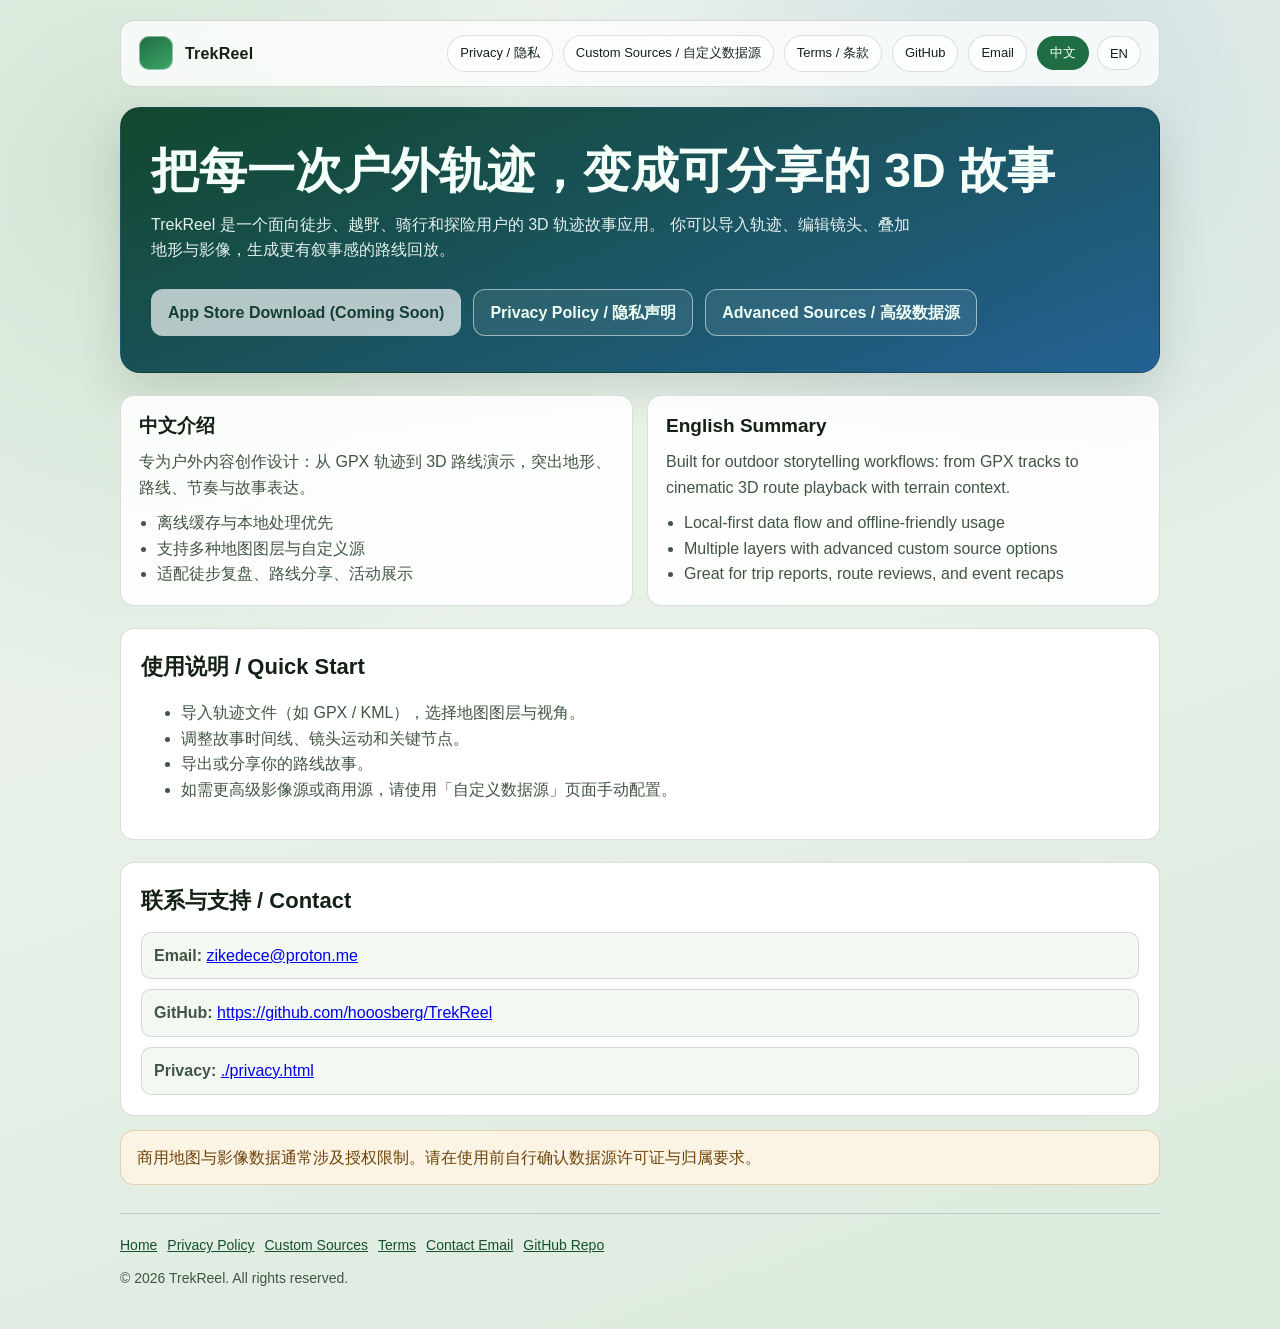
==== index.html @ 99bb571a "Publish website 2026-02-07 18:50:01" ====
<!doctype html>
<html lang="zh-CN">
<head>
  <meta charset="UTF-8" />
  <meta name="viewport" content="width=device-width, initial-scale=1.0" />
  <title>TrekReel | 3D 户外轨迹故事</title>
  <meta name="description" content="TrekReel 官方主页：3D 户外轨迹故事应用，包含隐私声明、联系方式与自定义数据源说明。" />
  <link rel="stylesheet" href="./styles.css" />
</head>
<body>
  <div class="site-shell">
    <header class="topbar">
      <div class="brand">
        <div class="brand-mark" aria-hidden="true"></div>
        <div class="brand-name">TrekReel</div>
      </div>
      <nav class="nav-links">
        <a href="./privacy.html">Privacy / 隐私</a>
        <a href="./sources.html">Custom Sources / 自定义数据源</a>
        <a href="./terms.html">Terms / 条款</a>
        <a href="https://github.com/hooosberg/TrekReel" target="_blank" rel="noreferrer noopener">GitHub</a>
        <a href="mailto:zikedece@proton.me">Email</a>
        <div class="lang-switch" role="group" aria-label="Language Switch">
          <button type="button" data-lang-target="zh" class="is-active">中文</button>
          <button type="button" data-lang-target="en">EN</button>
        </div>
      </nav>
    </header>

    <main>
      <section class="hero">
        <div class="language-block is-visible" data-lang="zh">
          <h1>把每一次户外轨迹，变成可分享的 3D 故事</h1>
          <p>
            TrekReel 是一个面向徒步、越野、骑行和探险用户的 3D 轨迹故事应用。
            你可以导入轨迹、编辑镜头、叠加地形与影像，生成更有叙事感的路线回放。
          </p>
        </div>
        <div class="language-block" data-lang="en">
          <h1>Turn Every Outdoor Route Into a Shareable 3D Story</h1>
          <p>
            TrekReel is a 3D storytelling app for hiking, trail running, cycling, and expedition use cases.
            Import tracks, shape camera moves, combine terrain and imagery, and present your route as a clear narrative.
          </p>
        </div>
        <div class="cta-row">
          <a class="btn btn-primary btn-disabled" href="#" aria-disabled="true">App Store Download (Coming Soon)</a>
          <a class="btn btn-outline" href="./privacy.html">Privacy Policy / 隐私声明</a>
          <a class="btn btn-outline" href="./sources.html">Advanced Sources / 高级数据源</a>
        </div>
      </section>

      <section class="grid" aria-label="Product Highlights">
        <article class="card">
          <h2>中文介绍</h2>
          <p>专为户外内容创作设计：从 GPX 轨迹到 3D 路线演示，突出地形、路线、节奏与故事表达。</p>
          <ul>
            <li>离线缓存与本地处理优先</li>
            <li>支持多种地图图层与自定义源</li>
            <li>适配徒步复盘、路线分享、活动展示</li>
          </ul>
        </article>

        <article class="card">
          <h2>English Summary</h2>
          <p>Built for outdoor storytelling workflows: from GPX tracks to cinematic 3D route playback with terrain context.</p>
          <ul>
            <li>Local-first data flow and offline-friendly usage</li>
            <li>Multiple layers with advanced custom source options</li>
            <li>Great for trip reports, route reviews, and event recaps</li>
          </ul>
        </article>
      </section>

      <section class="section" id="quick-start">
        <h2>使用说明 / Quick Start</h2>
        <ul>
          <li>导入轨迹文件（如 GPX / KML），选择地图图层与视角。</li>
          <li>调整故事时间线、镜头运动和关键节点。</li>
          <li>导出或分享你的路线故事。</li>
          <li>如需更高级影像源或商用源，请使用「自定义数据源」页面手动配置。</li>
        </ul>
      </section>

      <section class="section" id="contact">
        <h2>联系与支持 / Contact</h2>
        <ul class="meta-list">
          <li><strong>Email:</strong> <a href="mailto:zikedece@proton.me">zikedece@proton.me</a></li>
          <li><strong>GitHub:</strong> <a href="https://github.com/hooosberg/TrekReel" target="_blank" rel="noreferrer noopener">https://github.com/hooosberg/TrekReel</a></li>
          <li><strong>Privacy:</strong> <a href="./privacy.html">./privacy.html</a></li>
        </ul>
      </section>

      <div class="notice">
        商用地图与影像数据通常涉及授权限制。请在使用前自行确认数据源许可证与归属要求。
      </div>
    </main>

    <footer class="site-footer">
      <div class="footer-links">
        <a href="./index.html">Home</a>
        <a href="./privacy.html">Privacy Policy</a>
        <a href="./sources.html">Custom Sources</a>
        <a href="./terms.html">Terms</a>
        <a href="mailto:zikedece@proton.me">Contact Email</a>
        <a href="https://github.com/hooosberg/TrekReel" target="_blank" rel="noreferrer noopener">GitHub Repo</a>
      </div>
      <div>© 2026 TrekReel. All rights reserved.</div>
    </footer>
  </div>

  <script>
    (function () {
      const buttons = document.querySelectorAll('[data-lang-target]');
      const blocks = document.querySelectorAll('.language-block[data-lang]');
      const KEY = 'trekreel-site-lang';

      function applyLang(lang) {
        blocks.forEach((block) => {
          block.classList.toggle('is-visible', block.getAttribute('data-lang') === lang);
        });
        buttons.forEach((btn) => {
          btn.classList.toggle('is-active', btn.getAttribute('data-lang-target') === lang);
        });
        document.documentElement.lang = lang === 'zh' ? 'zh-CN' : 'en';
      }

      buttons.forEach((btn) => {
        btn.addEventListener('click', () => {
          const lang = btn.getAttribute('data-lang-target') || 'zh';
          localStorage.setItem(KEY, lang);
          applyLang(lang);
        });
      });

      const saved = localStorage.getItem(KEY);
      applyLang(saved === 'en' ? 'en' : 'zh');
    })();
  </script>
</body>
</html>
---- styles.css ----
:root {
  --bg: #f2f7f1;
  --bg-deep: #dceadd;
  --surface: rgba(255, 255, 255, 0.88);
  --surface-strong: #ffffff;
  --text: #142116;
  --text-muted: #415543;
  --brand: #1f6d42;
  --brand-strong: #155030;
  --line: rgba(20, 33, 22, 0.14);
  --warning: #a35b07;
  --radius-lg: 20px;
  --radius-md: 14px;
  --shadow: 0 18px 48px rgba(12, 34, 16, 0.14);
}

* {
  box-sizing: border-box;
}

html,
body {
  margin: 0;
  padding: 0;
}

body {
  min-height: 100vh;
  font-family: "Avenir Next", "PingFang SC", "Noto Sans SC", "Segoe UI", sans-serif;
  color: var(--text);
  background:
    radial-gradient(circle at 10% 12%, rgba(73, 146, 91, 0.18), transparent 35%),
    radial-gradient(circle at 80% 6%, rgba(80, 129, 179, 0.18), transparent 32%),
    linear-gradient(160deg, var(--bg), var(--bg-deep));
  line-height: 1.6;
}

.site-shell {
  max-width: 1080px;
  margin: 0 auto;
  padding: 20px 20px 40px;
}

.topbar {
  position: sticky;
  top: 12px;
  z-index: 10;
  display: flex;
  align-items: center;
  justify-content: space-between;
  gap: 16px;
  padding: 14px 18px;
  border: 1px solid var(--line);
  border-radius: var(--radius-md);
  background: rgba(255, 255, 255, 0.76);
  backdrop-filter: blur(10px);
}

.brand {
  display: flex;
  align-items: center;
  gap: 12px;
}

.brand-mark {
  width: 34px;
  height: 34px;
  border-radius: 10px;
  background: linear-gradient(150deg, #1f6d42, #3ca667);
  box-shadow: inset 0 0 0 1px rgba(255, 255, 255, 0.46);
}

.brand-name {
  font-weight: 700;
  letter-spacing: 0.2px;
}

.nav-links {
  display: flex;
  align-items: center;
  gap: 10px;
  flex-wrap: wrap;
}

.nav-links a,
.lang-switch button {
  border: 1px solid var(--line);
  border-radius: 999px;
  background: rgba(255, 255, 255, 0.74);
  color: var(--text);
  text-decoration: none;
  padding: 7px 12px;
  font-size: 13px;
  cursor: pointer;
}

.nav-links a:hover,
.lang-switch button:hover {
  border-color: rgba(21, 80, 48, 0.42);
}

.lang-switch {
  display: inline-flex;
  gap: 8px;
}

.lang-switch button.is-active {
  background: var(--brand);
  color: #fff;
  border-color: var(--brand);
}

.hero {
  margin-top: 20px;
  border-radius: var(--radius-lg);
  border: 1px solid var(--line);
  background:
    linear-gradient(160deg, rgba(18, 71, 45, 0.95), rgba(35, 97, 147, 0.94)),
    linear-gradient(120deg, #12472d, #236193);
  color: #f5fffa;
  padding: 36px 30px;
  box-shadow: var(--shadow);
}

.hero h1 {
  margin: 0;
  font-size: clamp(28px, 4.6vw, 48px);
  line-height: 1.12;
}

.hero p {
  margin: 14px 0 0;
  max-width: 760px;
  color: rgba(245, 255, 250, 0.92);
}

.cta-row {
  margin-top: 26px;
  display: flex;
  gap: 12px;
  flex-wrap: wrap;
}

.btn {
  display: inline-flex;
  align-items: center;
  justify-content: center;
  gap: 8px;
  border: 1px solid transparent;
  border-radius: 12px;
  padding: 10px 16px;
  font-weight: 600;
  text-decoration: none;
}

.btn-primary {
  background: #fff;
  color: #133722;
}

.btn-primary:hover {
  background: #f2f8f4;
}

.btn-outline {
  border-color: rgba(240, 255, 247, 0.55);
  color: #effff5;
  background: rgba(255, 255, 255, 0.08);
}

.btn-outline:hover {
  background: rgba(255, 255, 255, 0.16);
}

.btn-disabled {
  opacity: 0.68;
  cursor: not-allowed;
}

.grid {
  margin-top: 22px;
  display: grid;
  gap: 14px;
  grid-template-columns: repeat(12, minmax(0, 1fr));
}

.card {
  grid-column: span 6;
  border-radius: var(--radius-md);
  border: 1px solid var(--line);
  background: var(--surface);
  padding: 18px 18px;
}

.card h2 {
  margin: 0;
  font-size: 19px;
  line-height: 1.3;
}

.card p {
  margin: 10px 0 0;
  color: var(--text-muted);
}

.card ul {
  margin: 10px 0 0;
  padding-left: 18px;
  color: var(--text-muted);
}

.notice {
  margin-top: 14px;
  border-radius: var(--radius-md);
  border: 1px solid rgba(163, 91, 7, 0.24);
  background: rgba(255, 245, 230, 0.86);
  color: #6f4207;
  padding: 14px 16px;
}

.section {
  margin-top: 22px;
  border-radius: var(--radius-md);
  border: 1px solid var(--line);
  background: var(--surface-strong);
  padding: 20px;
}

.section h2 {
  margin: 0;
  font-size: 22px;
}

.section p,
.section li {
  color: var(--text-muted);
}

.meta-list {
  margin: 14px 0 0;
  padding: 0;
  list-style: none;
  display: grid;
  gap: 10px;
}

.meta-list li {
  border: 1px solid var(--line);
  border-radius: 10px;
  padding: 10px 12px;
  background: rgba(242, 247, 241, 0.86);
}

.site-footer {
  margin-top: 28px;
  border-top: 1px solid var(--line);
  padding-top: 20px;
  color: var(--text-muted);
  font-size: 14px;
}

.footer-links {
  display: flex;
  flex-wrap: wrap;
  gap: 10px;
  margin-bottom: 10px;
}

.footer-links a {
  color: var(--brand-strong);
}

.language-block[data-lang] {
  display: none;
}

.language-block.is-visible {
  display: block;
}

.page-title {
  margin-top: 20px;
  border-radius: var(--radius-lg);
  border: 1px solid var(--line);
  background: var(--surface);
  padding: 20px;
}

.page-title h1 {
  margin: 0;
}

.policy-section {
  margin-top: 16px;
  border: 1px solid var(--line);
  border-radius: var(--radius-md);
  background: var(--surface-strong);
  padding: 16px;
}

.policy-section h2 {
  margin: 0 0 8px;
  font-size: 18px;
}

.source-item {
  border: 1px solid var(--line);
  border-radius: 12px;
  background: rgba(255, 255, 255, 0.95);
  padding: 14px;
  margin-top: 12px;
}

.source-item h3 {
  margin: 0;
}

.source-item pre {
  margin: 10px 0 0;
  white-space: pre-wrap;
  word-break: break-all;
  padding: 10px;
  border-radius: 8px;
  background: #f3f7f3;
  border: 1px solid var(--line);
  font-family: "Menlo", "Monaco", "SFMono-Regular", monospace;
  font-size: 12px;
}

@media (max-width: 900px) {
  .card {
    grid-column: span 12;
  }
}

@media (max-width: 680px) {
  .site-shell {
    padding: 14px 14px 34px;
  }

  .topbar {
    position: static;
    flex-direction: column;
    align-items: flex-start;
  }

  .hero {
    padding: 26px 18px;
  }

  .hero h1 {
    font-size: clamp(26px, 10vw, 38px);
  }

  .cta-row {
    width: 100%;
  }

  .btn {
    width: 100%;
  }
}
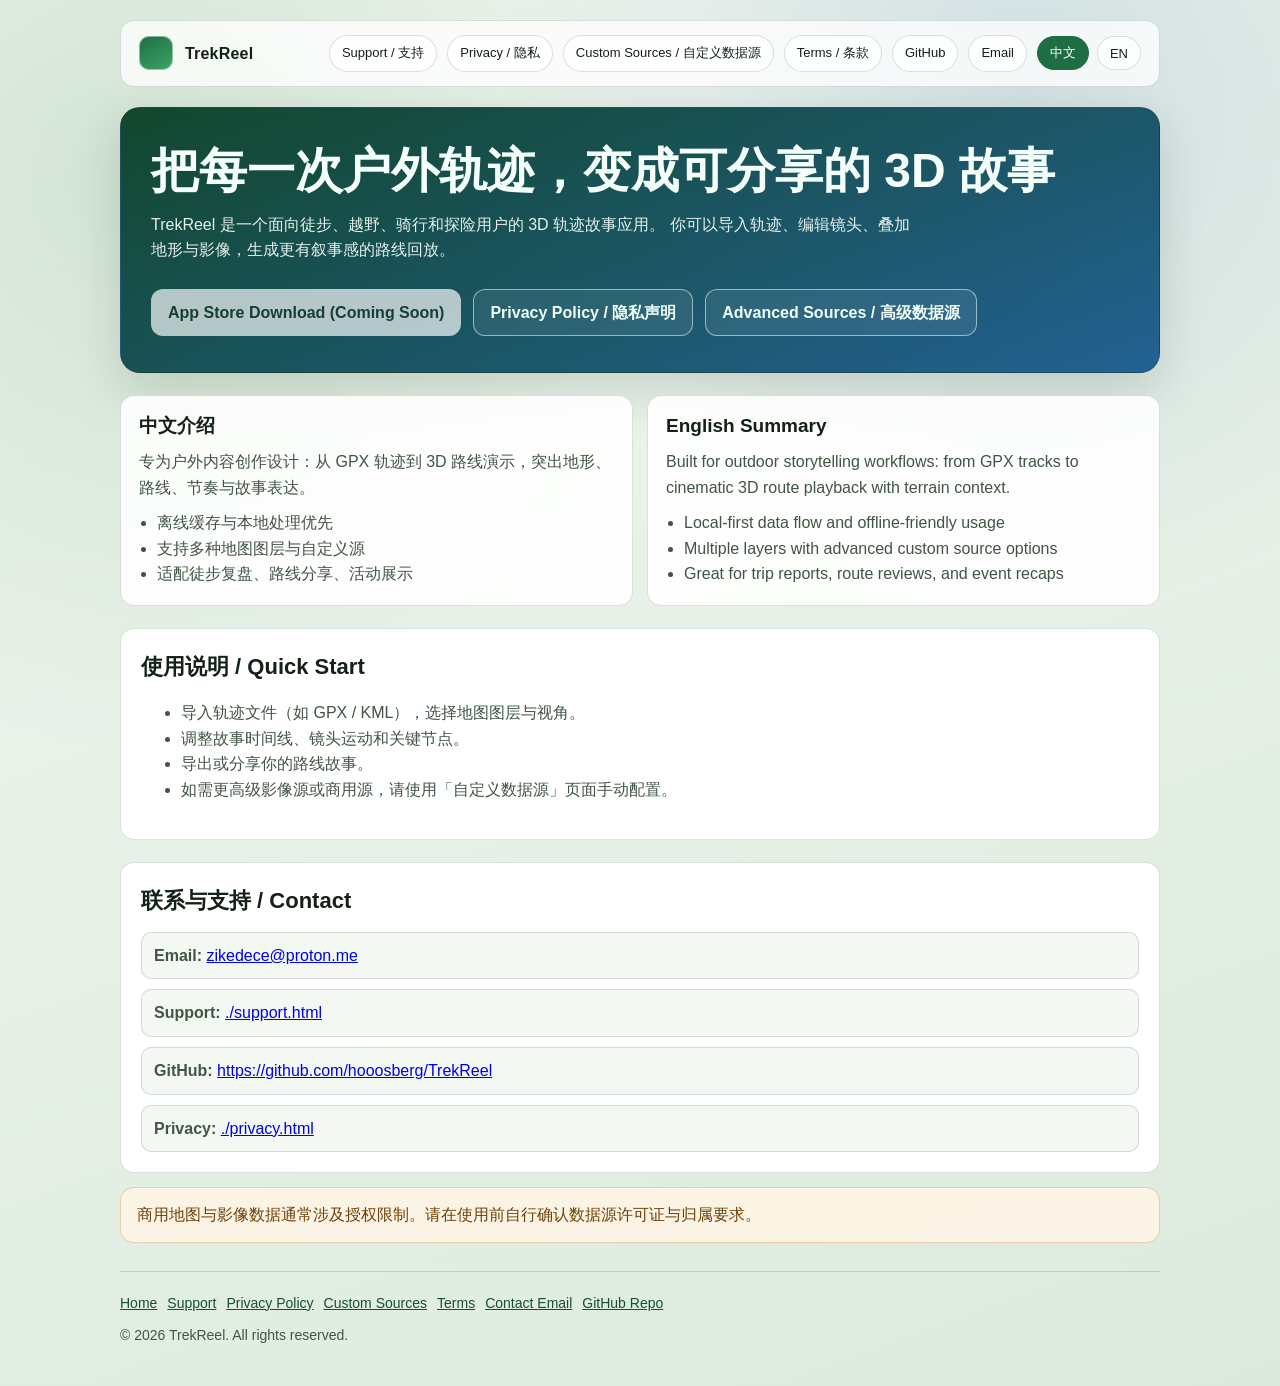
==== commit b7220393: "Sync website content from main branch" ====
--- a/index.html
+++ b/index.html
@@ -15,6 +15,7 @@
         <div class="brand-name">TrekReel</div>
       </div>
       <nav class="nav-links">
+        <a href="./support.html">Support / 支持</a>
         <a href="./privacy.html">Privacy / 隐私</a>
         <a href="./sources.html">Custom Sources / 自定义数据源</a>
         <a href="./terms.html">Terms / 条款</a>
@@ -86,6 +87,7 @@
         <h2>联系与支持 / Contact</h2>
         <ul class="meta-list">
           <li><strong>Email:</strong> <a href="mailto:zikedece@proton.me">zikedece@proton.me</a></li>
+          <li><strong>Support:</strong> <a href="./support.html">./support.html</a></li>
           <li><strong>GitHub:</strong> <a href="https://github.com/hooosberg/TrekReel" target="_blank" rel="noreferrer noopener">https://github.com/hooosberg/TrekReel</a></li>
           <li><strong>Privacy:</strong> <a href="./privacy.html">./privacy.html</a></li>
         </ul>
@@ -99,6 +101,7 @@
     <footer class="site-footer">
       <div class="footer-links">
         <a href="./index.html">Home</a>
+        <a href="./support.html">Support</a>
         <a href="./privacy.html">Privacy Policy</a>
         <a href="./sources.html">Custom Sources</a>
         <a href="./terms.html">Terms</a>
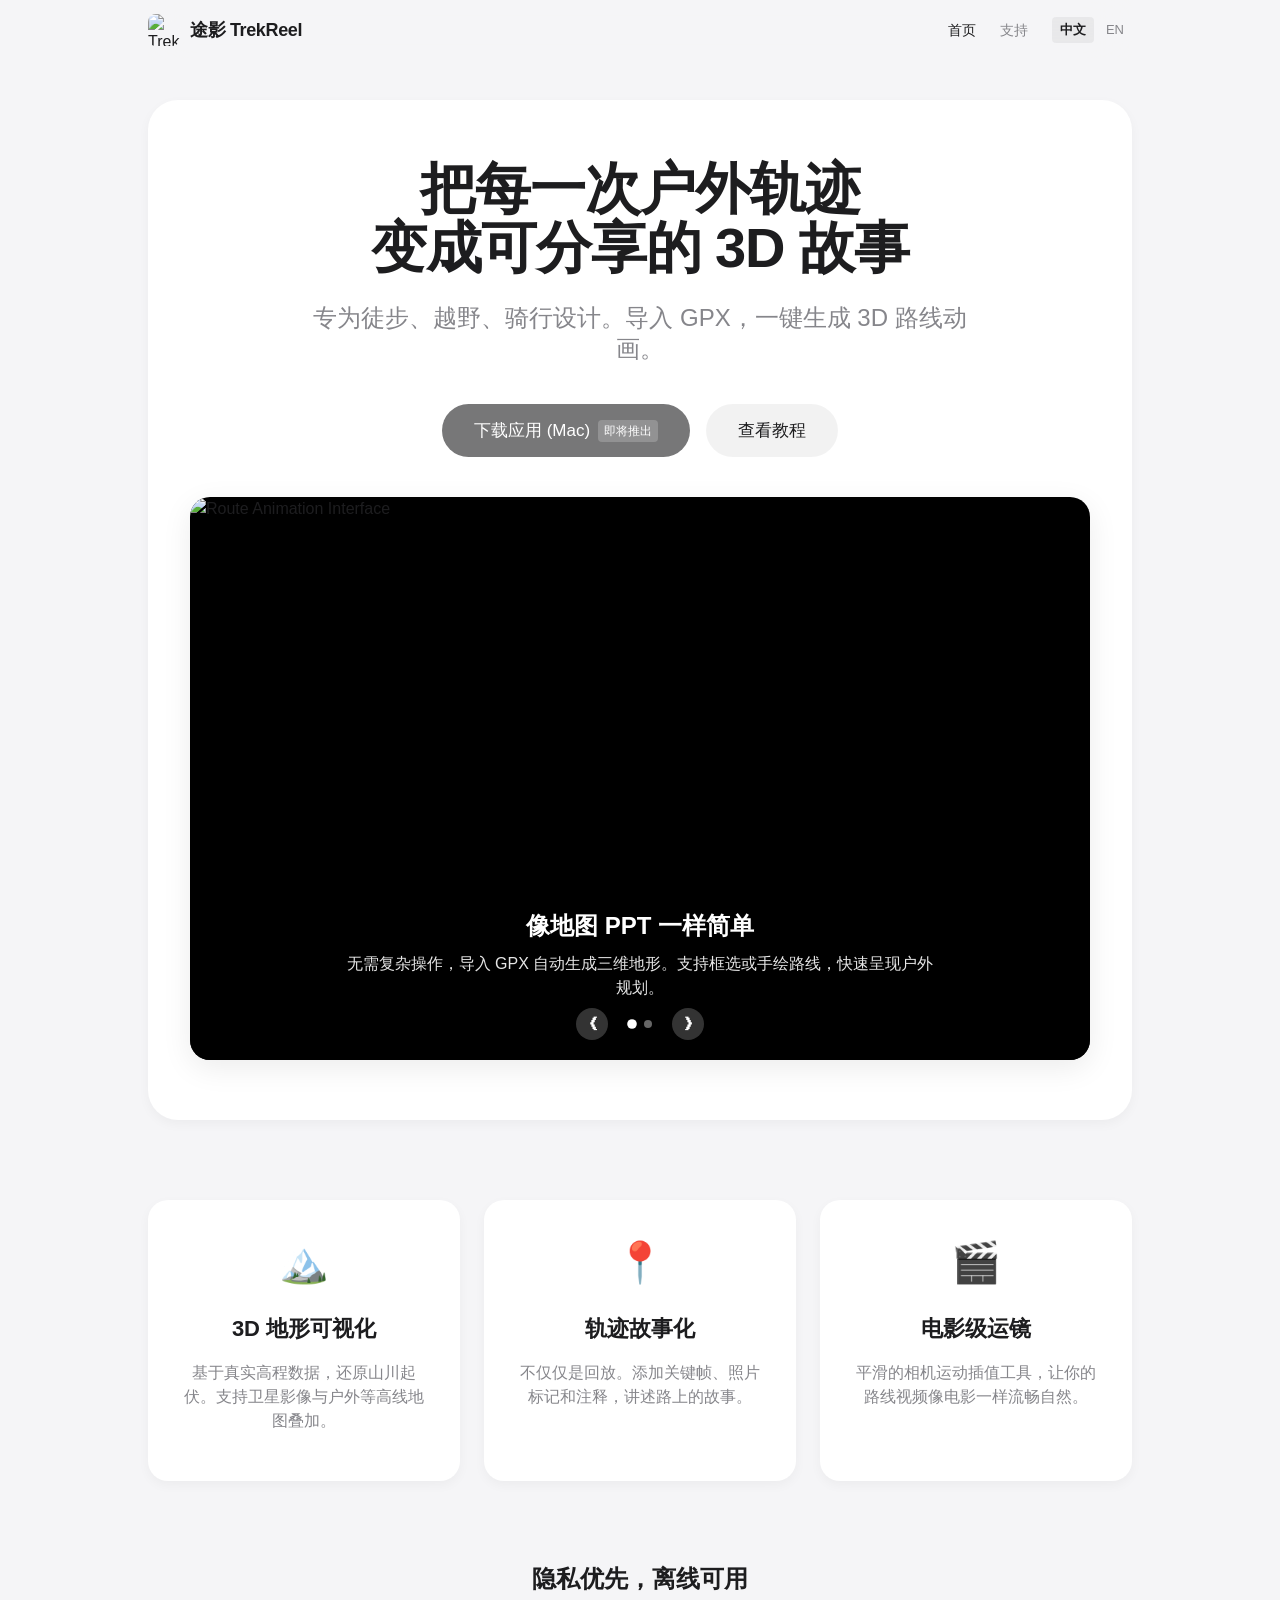
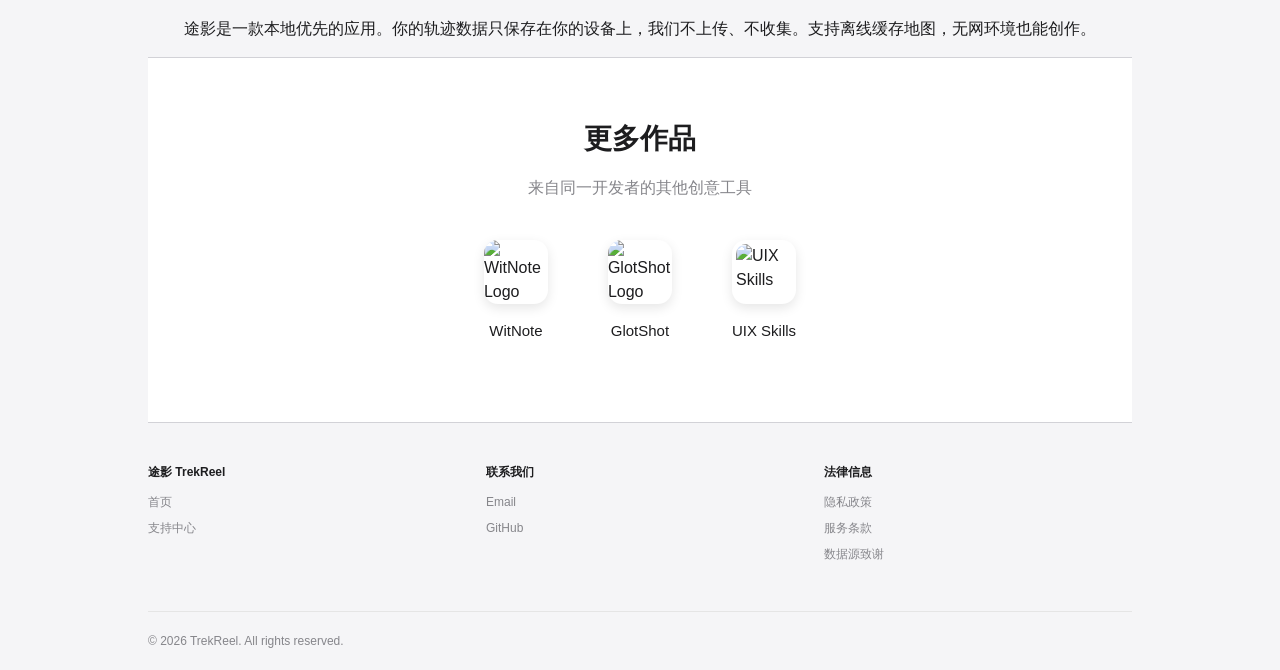
==== commit 3a61744b: "Update site" ====
--- a/index.html
+++ b/index.html
@@ -1,26 +1,36 @@
 <!doctype html>
 <html lang="zh-CN">
+
 <head>
   <meta charset="UTF-8" />
   <meta name="viewport" content="width=device-width, initial-scale=1.0" />
-  <title>TrekReel | 3D 户外轨迹故事</title>
-  <meta name="description" content="TrekReel 官方主页：3D 户外轨迹故事应用，包含隐私声明、联系方式与自定义数据源说明。" />
+  <title>TrekReel | 3D Storytelling for Outdoor Adventures</title>
+  <meta name="description"
+    content="TrekReel helps you turn your GPX tracks into cinematic 3D stories. Perfect for hikers, cyclists, and explorers." />
   <link rel="stylesheet" href="./styles.css" />
 </head>
+
 <body>
   <div class="site-shell">
     <header class="topbar">
       <div class="brand">
-        <div class="brand-mark" aria-hidden="true"></div>
-        <div class="brand-name">TrekReel</div>
+        <a href="./index.html" class="brand-link">
+          <img src="./img/logo.png" alt="TrekReel Logo" class="brand-logo">
+          <div class="brand-name">
+            <span class="language-block is-visible" data-lang="zh">途影 TrekReel</span>
+            <span class="language-block" data-lang="en">TrekReel</span>
+          </div>
+        </a>
       </div>
       <nav class="nav-links">
-        <a href="./support.html">Support / 支持</a>
-        <a href="./privacy.html">Privacy / 隐私</a>
-        <a href="./sources.html">Custom Sources / 自定义数据源</a>
-        <a href="./terms.html">Terms / 条款</a>
-        <a href="https://github.com/hooosberg/TrekReel" target="_blank" rel="noreferrer noopener">GitHub</a>
-        <a href="mailto:zikedece@proton.me">Email</a>
+        <a href="./index.html" class="is-active">
+          <span class="language-block is-visible" data-lang="zh">首页</span>
+          <span class="language-block" data-lang="en">Home</span>
+        </a>
+        <a href="./support.html">
+          <span class="language-block is-visible" data-lang="zh">支持</span>
+          <span class="language-block" data-lang="en">Support</span>
+        </a>
         <div class="lang-switch" role="group" aria-label="Language Switch">
           <button type="button" data-lang-target="zh" class="is-active">中文</button>
           <button type="button" data-lang-target="en">EN</button>
@@ -29,116 +39,209 @@
     </header>
 
     <main>
+      <!-- Hero Section -->
       <section class="hero">
-        <div class="language-block is-visible" data-lang="zh">
-          <h1>把每一次户外轨迹，变成可分享的 3D 故事</h1>
-          <p>
-            TrekReel 是一个面向徒步、越野、骑行和探险用户的 3D 轨迹故事应用。
-            你可以导入轨迹、编辑镜头、叠加地形与影像，生成更有叙事感的路线回放。
-          </p>
-        </div>
-        <div class="language-block" data-lang="en">
-          <h1>Turn Every Outdoor Route Into a Shareable 3D Story</h1>
-          <p>
-            TrekReel is a 3D storytelling app for hiking, trail running, cycling, and expedition use cases.
-            Import tracks, shape camera moves, combine terrain and imagery, and present your route as a clear narrative.
-          </p>
-        </div>
-        <div class="cta-row">
-          <a class="btn btn-primary btn-disabled" href="#" aria-disabled="true">App Store Download (Coming Soon)</a>
-          <a class="btn btn-outline" href="./privacy.html">Privacy Policy / 隐私声明</a>
-          <a class="btn btn-outline" href="./sources.html">Advanced Sources / 高级数据源</a>
+        <div class="hero-content center-text">
+          <div class="language-block is-visible" data-lang="zh">
+            <h1 class="hero-title">把每一次户外轨迹<br>变成可分享的 3D 故事</h1>
+            <p class="hero-subtitle">
+              专为徒步、越野、骑行设计。导入 GPX，一键生成 3D 路线动画。
+            </p>
+            <div class="cta-row center-row">
+              <a class="btn btn-primary btn-large btn-disabled" href="#" aria-disabled="true">下载应用 (Mac) <span
+                  class="btn-tag">即将推出</span></a>
+              <a class="btn btn-secondary btn-large" href="./support.html">查看教程</a>
+            </div>
+          </div>
+          <div class="language-block" data-lang="en">
+            <h1 class="hero-title">Turn Every Outdoor Route<br>Into a Shareable 3D Story</h1>
+            <p class="hero-subtitle">
+              Built for hikers, runners, and cyclists. Import GPX, create cinematic 3D videos instantly.
+            </p>
+            <div class="cta-row center-row">
+              <a class="btn btn-primary btn-large btn-disabled" href="#" aria-disabled="true">Download for Mac <span
+                  class="btn-tag">Coming Soon</span></a>
+              <a class="btn btn-secondary btn-large" href="./support.html">View Tutorial</a>
+            </div>
+          </div>
+        </div>
+        <!-- Feature Carousel -->
+        <div class="hero-carousel-container">
+          <div class="carousel-track">
+            <!-- Slide 1: Route Animation -->
+            <div class="carousel-slide is-active">
+              <img src="./img/feature_route.png" alt="Route Animation Interface" class="carousel-image">
+              <div class="carousel-caption">
+                <div class="language-block is-visible" data-lang="zh">
+                  <h3>像地图 PPT 一样简单</h3>
+                  <p>无需复杂操作，导入 GPX 自动生成三维地形。支持框选或手绘路线，快速呈现户外规划。</p>
+                </div>
+                <div class="language-block" data-lang="en">
+                  <h3>As Simple as a Map PPT</h3>
+                  <p>Auto-generate 3D terrain from GPX. Draw routes manually or import to visualize plans instantly.</p>
+                </div>
+              </div>
+            </div>
+            <!-- Slide 2: Marker Annotation -->
+            <div class="carousel-slide">
+              <img src="./img/feature_marker.png" alt="Marker Annotation Interface" class="carousel-image">
+              <div class="carousel-caption">
+                <div class="language-block is-visible" data-lang="zh">
+                  <h3>丰富的信息标注</h3>
+                  <p>在关键位置添加标记与注释。结合地形起伏，直观展示营地、水源与风险点。</p>
+                </div>
+                <div class="language-block" data-lang="en">
+                  <h3>Rich Annotations</h3>
+                  <p>Add markers at key spots. Visualize camps, water sources, and risks with terrain context.</p>
+                </div>
+              </div>
+            </div>
+          </div>
+
+          <div class="carousel-nav">
+            <button class="nav-btn prev" aria-label="Previous Slide">❮</button>
+            <div class="nav-dots">
+              <span class="dot is-active" data-index="0"></span>
+              <span class="dot" data-index="1"></span>
+            </div>
+            <button class="nav-btn next" aria-label="Next Slide">❯</button>
+          </div>
         </div>
       </section>
 
-      <section class="grid" aria-label="Product Highlights">
-        <article class="card">
-          <h2>中文介绍</h2>
-          <p>专为户外内容创作设计：从 GPX 轨迹到 3D 路线演示，突出地形、路线、节奏与故事表达。</p>
-          <ul>
-            <li>离线缓存与本地处理优先</li>
-            <li>支持多种地图图层与自定义源</li>
-            <li>适配徒步复盘、路线分享、活动展示</li>
-          </ul>
+      <!-- Features Grid -->
+      <section class="grid-content">
+        <article class="card feature-card">
+          <div class="feature-icon">🏔️</div>
+          <div class="language-block is-visible" data-lang="zh">
+            <h3>3D 地形可视化</h3>
+            <p>基于真实高程数据，还原山川起伏。支持卫星影像与户外等高线地图叠加。</p>
+          </div>
+          <div class="language-block" data-lang="en">
+            <h3>3D Terrain Viz</h3>
+            <p>Real elevation data meets satellite imagery. visualize your path with depth.</p>
+          </div>
         </article>
 
-        <article class="card">
-          <h2>English Summary</h2>
-          <p>Built for outdoor storytelling workflows: from GPX tracks to cinematic 3D route playback with terrain context.</p>
-          <ul>
-            <li>Local-first data flow and offline-friendly usage</li>
-            <li>Multiple layers with advanced custom source options</li>
-            <li>Great for trip reports, route reviews, and event recaps</li>
-          </ul>
+        <article class="card feature-card">
+          <div class="feature-icon">📍</div>
+          <div class="language-block is-visible" data-lang="zh">
+            <h3>轨迹故事化</h3>
+            <p>不仅仅是回放。添加关键帧、照片标记和注释，讲述路上的故事。</p>
+          </div>
+          <div class="language-block" data-lang="en">
+            <h3>Route Storytelling</h3>
+            <p>More than playback. Add keyframes, photo markers, and notes to tell the story.</p>
+          </div>
+        </article>
+
+        <article class="card feature-card">
+          <div class="feature-icon">🎬</div>
+          <div class="language-block is-visible" data-lang="zh">
+            <h3>电影级运镜</h3>
+            <p>平滑的相机运动插值工具，让你的路线视频像电影一样流畅自然。</p>
+          </div>
+          <div class="language-block" data-lang="en">
+            <h3>Cinematic Camera</h3>
+            <p>Smooth camera interpolation tools make your route videos look like movies.</p>
+          </div>
         </article>
       </section>
 
-      <section class="section" id="quick-start">
-        <h2>使用说明 / Quick Start</h2>
-        <ul>
-          <li>导入轨迹文件（如 GPX / KML），选择地图图层与视角。</li>
-          <li>调整故事时间线、镜头运动和关键节点。</li>
-          <li>导出或分享你的路线故事。</li>
-          <li>如需更高级影像源或商用源，请使用「自定义数据源」页面手动配置。</li>
-        </ul>
+      <!-- Privacy & Offline Notice -->
+      <section class="section-notice center-text">
+        <div class="language-block is-visible" data-lang="zh">
+          <h2>隐私优先，离线可用</h2>
+          <p>途影是一款本地优先的应用。你的轨迹数据只保存在你的设备上，我们不上传、不收集。支持离线缓存地图，无网环境也能创作。</p>
+        </div>
+        <div class="language-block" data-lang="en">
+          <h2>Privacy First, Offline Ready</h2>
+          <p>TrekReel is local-first. Your tracks stay on your device. We don't collect data. Offline map caching
+            supported.</p>
+        </div>
       </section>
 
-      <section class="section" id="contact">
-        <h2>联系与支持 / Contact</h2>
-        <ul class="meta-list">
-          <li><strong>Email:</strong> <a href="mailto:zikedece@proton.me">zikedece@proton.me</a></li>
-          <li><strong>Support:</strong> <a href="./support.html">./support.html</a></li>
-          <li><strong>GitHub:</strong> <a href="https://github.com/hooosberg/TrekReel" target="_blank" rel="noreferrer noopener">https://github.com/hooosberg/TrekReel</a></li>
-          <li><strong>Privacy:</strong> <a href="./privacy.html">./privacy.html</a></li>
-        </ul>
-      </section>
-
-      <div class="notice">
-        商用地图与影像数据通常涉及授权限制。请在使用前自行确认数据源许可证与归属要求。
-      </div>
     </main>
 
+    <!-- More Projects Section -->
+    <section class="more-projects">
+      <div class="section-title center-text">
+        <div class="language-block is-visible" data-lang="zh">
+          <h2>更多作品</h2>
+          <p>来自同一开发者的其他创意工具</p>
+        </div>
+        <div class="language-block" data-lang="en">
+          <h2>More Projects</h2>
+          <p>Other creative tools from the same developer</p>
+        </div>
+      </div>
+
+      <div class="projects-grid">
+        <a href="https://hooosberg.github.io/WitNote/" target="_blank" class="project-item">
+          <img src="./img/witnote.png" alt="WitNote Logo" class="project-icon">
+          <span class="project-name">WitNote</span>
+        </a>
+
+        <a href="https://hooosberg.github.io/GlotShot/" target="_blank" class="project-item">
+          <img src="./img/glotshot.png" alt="GlotShot Logo" class="project-icon">
+          <span class="project-name">GlotShot</span>
+        </a>
+
+        <a href="https://uixskills.com/" target="_blank" class="project-item">
+          <img src="./img/uixskills.png" alt="UIX Skills Logo" class="project-icon">
+          <span class="project-name">UIX Skills</span>
+        </a>
+      </div>
+    </section>
+
     <footer class="site-footer">
-      <div class="footer-links">
-        <a href="./index.html">Home</a>
-        <a href="./support.html">Support</a>
-        <a href="./privacy.html">Privacy Policy</a>
-        <a href="./sources.html">Custom Sources</a>
-        <a href="./terms.html">Terms</a>
-        <a href="mailto:zikedece@proton.me">Contact Email</a>
-        <a href="https://github.com/hooosberg/TrekReel" target="_blank" rel="noreferrer noopener">GitHub Repo</a>
-      </div>
-      <div>© 2026 TrekReel. All rights reserved.</div>
+      <div class="footer-content">
+        <div class="footer-section">
+          <h4>
+            <span class="language-block is-visible" data-lang="zh">途影 TrekReel</span>
+            <span class="language-block" data-lang="en">TrekReel</span>
+          </h4>
+          <a href="./index.html">
+            <span class="language-block is-visible" data-lang="zh">首页</span>
+            <span class="language-block" data-lang="en">Home</span>
+          </a>
+          <a href="./support.html">
+            <span class="language-block is-visible" data-lang="zh">支持中心</span>
+            <span class="language-block" data-lang="en">Support</span>
+          </a>
+        </div>
+        <div class="footer-section">
+          <h4>
+            <span class="language-block is-visible" data-lang="zh">联系我们</span>
+            <span class="language-block" data-lang="en">Connect</span>
+          </h4>
+          <a href="mailto:zikedece@proton.me">Email</a>
+          <a href="https://github.com/hooosberg/TrekReel" target="_blank" rel="noreferrer noopener">GitHub</a>
+        </div>
+        <div class="footer-section">
+          <h4>
+            <span class="language-block is-visible" data-lang="zh">法律信息</span>
+            <span class="language-block" data-lang="en">Legal</span>
+          </h4>
+          <a href="./privacy.html">
+            <span class="language-block is-visible" data-lang="zh">隐私政策</span>
+            <span class="language-block" data-lang="en">Privacy Policy</span>
+          </a>
+          <a href="./terms.html">
+            <span class="language-block is-visible" data-lang="zh">服务条款</span>
+            <span class="language-block" data-lang="en">Terms of Service</span>
+          </a>
+          <a href="./sources.html">
+            <span class="language-block is-visible" data-lang="zh">数据源致谢</span>
+            <span class="language-block" data-lang="en">Credits</span>
+          </a>
+        </div>
+      </div>
+      <div class="copyright">© 2026 TrekReel. All rights reserved.</div>
     </footer>
   </div>
 
-  <script>
-    (function () {
-      const buttons = document.querySelectorAll('[data-lang-target]');
-      const blocks = document.querySelectorAll('.language-block[data-lang]');
-      const KEY = 'trekreel-site-lang';
-
-      function applyLang(lang) {
-        blocks.forEach((block) => {
-          block.classList.toggle('is-visible', block.getAttribute('data-lang') === lang);
-        });
-        buttons.forEach((btn) => {
-          btn.classList.toggle('is-active', btn.getAttribute('data-lang-target') === lang);
-        });
-        document.documentElement.lang = lang === 'zh' ? 'zh-CN' : 'en';
-      }
-
-      buttons.forEach((btn) => {
-        btn.addEventListener('click', () => {
-          const lang = btn.getAttribute('data-lang-target') || 'zh';
-          localStorage.setItem(KEY, lang);
-          applyLang(lang);
-        });
-      });
-
-      const saved = localStorage.getItem(KEY);
-      applyLang(saved === 'en' ? 'en' : 'zh');
-    })();
-  </script>
+  <script src="./script.js"></script>
 </body>
-</html>
+
+</html>
--- a/styles.css
+++ b/styles.css
@@ -1,362 +1,754 @@
 :root {
-  --bg: #f2f7f1;
-  --bg-deep: #dceadd;
-  --surface: rgba(255, 255, 255, 0.88);
-  --surface-strong: #ffffff;
-  --text: #142116;
-  --text-muted: #415543;
-  --brand: #1f6d42;
-  --brand-strong: #155030;
-  --line: rgba(20, 33, 22, 0.14);
-  --warning: #a35b07;
+  --bg-color: #f5f5f7;
+  --bg-card: #ffffff;
+  --text-primary: #1d1d1f;
+  --text-secondary: #86868b;
+  --accent-color: #007aff;
+  --success-green: #34c759;
+  --outdoor-green: #3ca667;
+  /* Keeping the brand green */
+  --divider-color: #d2d2d7;
+  --shadow-sm: 0 4px 12px rgba(0, 0, 0, 0.04);
+  --shadow-md: 0 8px 30px rgba(0, 0, 0, 0.08);
   --radius-lg: 20px;
-  --radius-md: 14px;
-  --shadow: 0 18px 48px rgba(12, 34, 16, 0.14);
+  --radius-xl: 30px;
+  --font-stack: "SF Pro Display", -apple-system, BlinkMacSystemFont, "Segoe UI", Roboto, Oxygen, Ubuntu, Cantarell, "Open Sans", "Helvetica Neue", sans-serif;
 }
 
 * {
   box-sizing: border-box;
-}
-
-html,
+  -webkit-font-smoothing: antialiased;
+}
+
 body {
   margin: 0;
   padding: 0;
-}
-
-body {
+  background-color: var(--bg-color);
+  font-family: var(--font-stack);
+  color: var(--text-primary);
+  line-height: 1.5;
+}
+
+/* Typography */
+h1,
+h2,
+h3,
+h4 {
+  font-weight: 600;
+  margin-top: 0;
+  color: var(--text-primary);
+}
+
+a {
+  text-decoration: none;
+  color: inherit;
+  transition: opacity 0.2s;
+}
+
+a:hover {
+  opacity: 0.7;
+}
+
+/* Layout */
+.site-shell {
+  max-width: 1024px;
+  margin: 0 auto;
+  padding: 0 20px;
+  display: flex;
+  flex-direction: column;
   min-height: 100vh;
-  font-family: "Avenir Next", "PingFang SC", "Noto Sans SC", "Segoe UI", sans-serif;
-  color: var(--text);
-  background:
-    radial-gradient(circle at 10% 12%, rgba(73, 146, 91, 0.18), transparent 35%),
-    radial-gradient(circle at 80% 6%, rgba(80, 129, 179, 0.18), transparent 32%),
-    linear-gradient(160deg, var(--bg), var(--bg-deep));
-  line-height: 1.6;
-}
-
-.site-shell {
-  max-width: 1080px;
-  margin: 0 auto;
-  padding: 20px 20px 40px;
-}
-
+}
+
+/* Topbar */
 .topbar {
+  display: flex;
+  justify-content: space-between;
+  align-items: center;
+  height: 60px;
   position: sticky;
-  top: 12px;
-  z-index: 10;
-  display: flex;
-  align-items: center;
-  justify-content: space-between;
+  top: 0;
+  z-index: 100;
+  background: rgba(245, 245, 247, 0.8);
+  backdrop-filter: blur(20px);
+  -webkit-backdrop-filter: blur(20px);
+  margin-bottom: 40px;
+}
+
+.brand-link {
+  display: flex;
+  align-items: center;
+  gap: 10px;
+}
+
+.brand-logo {
+  width: 32px;
+  height: 32px;
+  border-radius: 8px;
+  object-fit: contain;
+}
+
+.brand-name {
+  font-weight: 600;
+  font-size: 18px;
+  letter-spacing: -0.02em;
+}
+
+.nav-links {
+  display: flex;
+  gap: 24px;
+  align-items: center;
+  font-size: 14px;
+  color: var(--text-secondary);
+}
+
+.nav-links a.is-active {
+  color: var(--text-primary);
+  font-weight: 500;
+}
+
+/* Hero Section */
+.hero {
+  display: flex;
+  flex-direction: column;
+  align-items: center;
+  margin-bottom: 80px;
+  position: relative;
+  overflow: hidden;
+  padding: 60px 20px;
+  background: #fff;
+  border-radius: var(--radius-xl);
+  box-shadow: var(--shadow-sm);
+}
+
+.hero-content {
+  max-width: 700px;
+  z-index: 2;
+}
+
+.hero-title {
+  font-size: 56px;
+  line-height: 1.05;
+  letter-spacing: -0.02em;
+  margin-bottom: 24px;
+}
+
+.hero-subtitle {
+  font-size: 24px;
+  color: var(--text-secondary);
+  font-weight: 400;
+  line-height: 1.3;
+  margin-bottom: 40px;
+}
+
+/* Page Header (for non-home pages) */
+.page-header {
+  text-align: center;
+  margin-top: 40px;
+  margin-bottom: 60px;
+}
+
+.page-header h1 {
+  font-size: 40px;
+  margin-bottom: 16px;
+}
+
+.page-header p {
+  color: var(--text-secondary);
+  font-size: 18px;
+}
+
+/* Policy & Text Content */
+.text-content {
+  max-width: 800px;
+  margin: 0 auto 80px;
+}
+
+.policy-section {
+  margin-bottom: 40px;
+}
+
+.policy-section h2 {
+  font-size: 24px;
+  margin-bottom: 16px;
+  padding-bottom: 10px;
+  border-bottom: 1px solid var(--divider-color);
+}
+
+.policy-section p,
+.policy-section li {
+  color: var(--text-secondary);
+  margin-bottom: 16px;
+  font-size: 16px;
+}
+
+/* Buttons */
+.cta-row {
+  display: flex;
   gap: 16px;
-  padding: 14px 18px;
-  border: 1px solid var(--line);
-  border-radius: var(--radius-md);
-  background: rgba(255, 255, 255, 0.76);
-  backdrop-filter: blur(10px);
-}
-
-.brand {
-  display: flex;
+  justify-content: center;
+}
+
+.btn {
+  display: inline-flex;
+  align-items: center;
+  justify-content: center;
+  padding: 12px 24px;
+  border-radius: 999px;
+  font-size: 16px;
+  font-weight: 500;
+  transition: all 0.2s;
+}
+
+.btn-large {
+  padding: 14px 32px;
+  font-size: 17px;
+}
+
+.btn-primary {
+  background: var(--text-primary);
+  color: #fff;
+}
+
+.btn-primary:hover {
+  background: #333;
+  opacity: 1;
+}
+
+.btn-secondary {
+  background: rgba(0, 0, 0, 0.05);
+  color: var(--text-primary);
+}
+
+.btn-secondary:hover {
+  background: rgba(0, 0, 0, 0.1);
+  opacity: 1;
+}
+
+.btn-disabled {
+  opacity: 0.6 !important;
+  cursor: not-allowed !important;
+  pointer-events: none;
+}
+
+.btn-tag {
+  font-size: 12px;
+  background: rgba(255, 255, 255, 0.2);
+  padding: 2px 6px;
+  border-radius: 4px;
+  margin-left: 8px;
+  font-weight: 400;
+  vertical-align: middle;
+}
+
+/* Carousel */
+.hero-carousel-container {
+  margin-top: 40px;
+  width: 100%;
+  max-width: 900px;
+  position: relative;
+  border-radius: var(--radius-lg);
+  overflow: hidden;
+  background: #000;
+  box-shadow: var(--shadow-md);
+  aspect-ratio: 16 / 10;
+}
+
+.carousel-track {
+  width: 100%;
+  height: 100%;
+  position: relative;
+}
+
+.carousel-slide {
+  position: absolute;
+  inset: 0;
+  opacity: 0;
+  transition: opacity 0.6s ease-in-out;
+  display: flex;
+  flex-direction: column;
+}
+
+.carousel-slide.is-active {
+  opacity: 1;
+  z-index: 1;
+}
+
+.carousel-image {
+  width: 100%;
+  height: 100%;
+  object-fit: cover;
+}
+
+.carousel-caption {
+  position: absolute;
+  bottom: 0;
+  left: 0;
+  right: 0;
+  padding: 40px 40px 60px;
+  background: linear-gradient(to top, rgba(0, 0, 0, 0.9), transparent);
+  color: #fff;
+  text-align: center;
+}
+
+.carousel-caption h3 {
+  color: #fff;
+  font-size: 24px;
+  margin-bottom: 8px;
+  text-shadow: 0 2px 4px rgba(0, 0, 0, 0.3);
+}
+
+.carousel-caption p {
+  color: rgba(255, 255, 255, 0.9);
+  font-size: 16px;
+  margin: 0;
+  max-width: 600px;
+  margin-left: auto;
+  margin-right: auto;
+}
+
+.carousel-nav {
+  position: absolute;
+  bottom: 20px;
+  left: 0;
+  right: 0;
+  display: flex;
+  justify-content: center;
+  align-items: center;
+  gap: 20px;
+  z-index: 2;
+}
+
+.nav-btn {
+  background: rgba(255, 255, 255, 0.2);
+  border: none;
+  color: #fff;
+  font-size: 18px;
+  width: 32px;
+  height: 32px;
+  border-radius: 50%;
+  cursor: pointer;
+  backdrop-filter: blur(4px);
+  transition: background 0.2s;
+  display: flex;
+  align-items: center;
+  justify-content: center;
+}
+
+.nav-btn:hover {
+  background: rgba(255, 255, 255, 0.4);
+}
+
+.nav-dots {
+  display: flex;
+  gap: 8px;
+}
+
+.dot {
+  width: 8px;
+  height: 8px;
+  border-radius: 50%;
+  background: rgba(255, 255, 255, 0.4);
+  cursor: pointer;
+  transition: all 0.2s;
+}
+
+.dot.is-active {
+  background: #fff;
+  transform: scale(1.2);
+}
+
+@media (max-width: 768px) {
+  .hero-carousel-container {
+    aspect-ratio: 4 / 3;
+  }
+
+  .carousel-caption {
+    padding: 20px 20px 50px;
+  }
+
+  .carousel-caption h3 {
+    font-size: 18px;
+  }
+
+  .carousel-caption p {
+    font-size: 14px;
+  }
+}
+
+/* Grid System */
+.grid-content {
+  display: grid;
+  grid-template-columns: repeat(auto-fit, minmax(300px, 1fr));
+  gap: 24px;
+  margin-bottom: 80px;
+}
+
+.card {
+  background: var(--bg-card);
+  border-radius: var(--radius-lg);
+  padding: 32px;
+  box-shadow: var(--shadow-sm);
+  transition: transform 0.2s, box-shadow 0.2s;
+}
+
+.card:hover {
+  transform: translateY(-2px);
+  box-shadow: var(--shadow-md);
+}
+
+.feature-card {
+  text-align: center;
+}
+
+.feature-icon {
+  font-size: 40px;
+  margin-bottom: 20px;
+}
+
+.card h3 {
+  font-size: 22px;
+  margin-bottom: 12px;
+}
+
+.card p {
+  color: var(--text-secondary);
+  font-size: 16px;
+}
+
+/* Support Page Styles */
+.steps-container {
+  display: flex;
+  flex-direction: column;
+  gap: 24px;
+  margin-top: 24px;
+}
+
+.step-item {
+  display: flex;
+  gap: 20px;
+  align-items: flex-start;
+}
+
+.step-num {
+  display: flex;
+  align-items: center;
+  justify-content: center;
+  flex-shrink: 0;
+  width: 32px;
+  height: 32px;
+  background: var(--text-primary);
+  color: #fff;
+  border-radius: 50%;
+  font-weight: 700;
+  font-size: 14px;
+}
+
+.shortcuts-table {
+  width: 100%;
+  border-collapse: collapse;
+  margin-top: 16px;
+}
+
+.shortcuts-table th,
+.shortcuts-table td {
+  text-align: left;
+  padding: 12px 0;
+  border-bottom: 1px solid var(--divider-color);
+}
+
+.shortcuts-table th {
+  color: var(--text-secondary);
+  font-weight: 500;
+  font-size: 14px;
+}
+
+kbd {
+  display: inline-block;
+  padding: 3px 6px;
+  font-family: "SF Mono", monospace;
+  font-size: 12px;
+  line-height: 1.4;
+  color: var(--text-primary);
+  background-color: #f5f5f7;
+  border: 1px solid #d2d2d7;
+  border-radius: 4px;
+  box-shadow: 0 1px 0 rgba(0, 0, 0, 0.1);
+}
+
+details {
+  border-bottom: 1px solid var(--divider-color);
+  padding: 16px 0;
+}
+
+details summary {
+  font-weight: 600;
+  cursor: pointer;
+  list-style: none;
+  /* Hide default arrow */
+}
+
+details summary::-webkit-details-marker {
+  display: none;
+}
+
+/* More Projects Section */
+.more-projects {
+  padding: 60px 0 80px;
+  background: #fff;
+  border-top: 1px solid var(--divider-color);
+}
+
+.section-title {
+  margin-bottom: 40px;
+}
+
+.section-title h2 {
+  font-size: 28px;
+  margin-bottom: 8px;
+}
+
+.section-title p {
+  color: var(--text-secondary);
+  font-size: 16px;
+}
+
+.projects-grid {
+  display: flex;
+  justify-content: center;
+  gap: 60px;
+  flex-wrap: wrap;
+}
+
+.project-item {
+  display: flex;
+  flex-direction: column;
   align-items: center;
   gap: 12px;
-}
-
-.brand-mark {
-  width: 34px;
-  height: 34px;
-  border-radius: 10px;
-  background: linear-gradient(150deg, #1f6d42, #3ca667);
-  box-shadow: inset 0 0 0 1px rgba(255, 255, 255, 0.46);
-}
-
-.brand-name {
-  font-weight: 700;
-  letter-spacing: 0.2px;
-}
-
-.nav-links {
-  display: flex;
-  align-items: center;
-  gap: 10px;
-  flex-wrap: wrap;
-}
-
-.nav-links a,
+  transition: transform 0.2s;
+}
+
+.project-item:hover {
+  transform: translateY(-4px);
+  opacity: 1;
+}
+
+.project-icon {
+  width: 64px;
+  height: 64px;
+  border-radius: 14px;
+  object-fit: contain;
+  box-shadow: 0 4px 12px rgba(0, 0, 0, 0.1);
+  background: #fff;
+  transition: box-shadow 0.2s;
+}
+
+.project-item:hover .project-icon {
+  box-shadow: 0 8px 20px rgba(0, 0, 0, 0.15);
+}
+
+.project-name {
+  font-weight: 500;
+  font-size: 15px;
+  color: var(--text-primary);
+  margin-top: 4px;
+}
+
+/* Specific adjustment for UIX Skills icon to match visual weight */
+/* Specific adjustment for UIX Skills icon to match visual weight */
+a[href*="uixskills.com"] .project-icon {
+  padding: 4px;
+  /* Adjusted to ~90% visual size (56px/64px) */
+  background: white;
+  /* Ensure background is white if transparent png */
+}
+
+/* Footer (Apple Style) */
+.site-footer {
+  /* No top margin needed for footer now as more-projects has bg */
+  margin-top: 0;
+  border-top: 1px solid var(--divider-color);
+  padding: 40px 0 20px;
+  background: #f5f5f7;
+  font-size: 12px;
+}
+
+.footer-content {
+  display: grid;
+  grid-template-columns: repeat(auto-fit, minmax(150px, 1fr));
+  gap: 30px;
+  margin-bottom: 40px;
+}
+
+.footer-section h4 {
+  font-size: 12px;
+  color: var(--text-primary);
+  margin-bottom: 12px;
+  font-weight: 600;
+}
+
+.footer-section a {
+  display: block;
+  color: var(--text-secondary);
+  margin-bottom: 8px;
+}
+
+.footer-section a:hover {
+  text-decoration: underline;
+  color: var(--text-primary);
+}
+
+.copyright {
+  color: var(--text-secondary);
+  border-top: 1px solid #e5e5e5;
+  padding-top: 20px;
+}
+
+/* Utilities */
+.center-text {
+  text-align: center;
+}
+
+.language-block {
+  display: none;
+}
+
+.language-block.is-visible {
+  display: block;
+}
+
+.full-width {
+  grid-column: 1 / -1;
+}
+
+/* Language Switcher */
 .lang-switch button {
-  border: 1px solid var(--line);
-  border-radius: 999px;
-  background: rgba(255, 255, 255, 0.74);
-  color: var(--text);
-  text-decoration: none;
-  padding: 7px 12px;
+  background: none;
+  border: none;
+  color: var(--text-secondary);
   font-size: 13px;
   cursor: pointer;
-}
-
-.nav-links a:hover,
-.lang-switch button:hover {
-  border-color: rgba(21, 80, 48, 0.42);
-}
-
-.lang-switch {
-  display: inline-flex;
-  gap: 8px;
+  padding: 4px 8px;
+  border-radius: 4px;
 }
 
 .lang-switch button.is-active {
-  background: var(--brand);
-  color: #fff;
-  border-color: var(--brand);
-}
-
-.hero {
-  margin-top: 20px;
+  color: var(--text-primary);
+  font-weight: 600;
+  background: rgba(0, 0, 0, 0.05);
+}
+
+/* Responsive */
+@media (max-width: 768px) {
+  .hero-title {
+    font-size: 36px;
+  }
+
+  .grid-content {
+    grid-template-columns: 1fr;
+  }
+
+  .nav-links a {
+    display: none;
+  }
+
+  /* Simplified mobile nav */
+  .nav-links .lang-switch {
+    display: flex;
+  }
+}
+
+/* Source specific styles */
+.source-item {
+  border: 1px solid var(--divider-color);
   border-radius: var(--radius-lg);
-  border: 1px solid var(--line);
-  background:
-    linear-gradient(160deg, rgba(18, 71, 45, 0.95), rgba(35, 97, 147, 0.94)),
-    linear-gradient(120deg, #12472d, #236193);
-  color: #f5fffa;
-  padding: 36px 30px;
-  box-shadow: var(--shadow);
-}
-
-.hero h1 {
-  margin: 0;
-  font-size: clamp(28px, 4.6vw, 48px);
-  line-height: 1.12;
-}
-
-.hero p {
-  margin: 14px 0 0;
-  max-width: 760px;
-  color: rgba(245, 255, 250, 0.92);
-}
-
-.cta-row {
-  margin-top: 26px;
-  display: flex;
-  gap: 12px;
-  flex-wrap: wrap;
-}
-
-.btn {
-  display: inline-flex;
-  align-items: center;
-  justify-content: center;
-  gap: 8px;
-  border: 1px solid transparent;
-  border-radius: 12px;
-  padding: 10px 16px;
-  font-weight: 600;
-  text-decoration: none;
-}
-
-.btn-primary {
+  padding: 24px;
+  margin-bottom: 24px;
   background: #fff;
-  color: #133722;
-}
-
-.btn-primary:hover {
-  background: #f2f8f4;
-}
-
-.btn-outline {
-  border-color: rgba(240, 255, 247, 0.55);
-  color: #effff5;
-  background: rgba(255, 255, 255, 0.08);
-}
-
-.btn-outline:hover {
-  background: rgba(255, 255, 255, 0.16);
-}
-
-.btn-disabled {
-  opacity: 0.68;
-  cursor: not-allowed;
-}
-
-.grid {
-  margin-top: 22px;
-  display: grid;
-  gap: 14px;
-  grid-template-columns: repeat(12, minmax(0, 1fr));
-}
-
-.card {
-  grid-column: span 6;
-  border-radius: var(--radius-md);
-  border: 1px solid var(--line);
-  background: var(--surface);
-  padding: 18px 18px;
-}
-
-.card h2 {
-  margin: 0;
-  font-size: 19px;
-  line-height: 1.3;
-}
-
-.card p {
-  margin: 10px 0 0;
-  color: var(--text-muted);
-}
-
-.card ul {
-  margin: 10px 0 0;
-  padding-left: 18px;
-  color: var(--text-muted);
-}
-
-.notice {
-  margin-top: 14px;
-  border-radius: var(--radius-md);
-  border: 1px solid rgba(163, 91, 7, 0.24);
-  background: rgba(255, 245, 230, 0.86);
-  color: #6f4207;
-  padding: 14px 16px;
-}
-
-.section {
-  margin-top: 22px;
-  border-radius: var(--radius-md);
-  border: 1px solid var(--line);
-  background: var(--surface-strong);
-  padding: 20px;
-}
-
-.section h2 {
-  margin: 0;
-  font-size: 22px;
-}
-
-.section p,
-.section li {
-  color: var(--text-muted);
-}
-
-.meta-list {
-  margin: 14px 0 0;
+}
+
+.source-item h3 {
+  font-size: 18px;
+  margin-bottom: 12px;
+}
+
+.source-item pre {
+  background: #f5f5f7;
+  padding: 12px;
+  border-radius: 8px;
+  overflow-x: auto;
+  font-family: "SF Mono", monospace;
+  font-size: 13px;
+  margin-bottom: 12px;
+}
+
+/* Specific styling for Other Data Sources */
+#other-sources {
+  background: #ebebf0;
+  /* Slightly darker than main body #f5f5f7 to look "low profile" */
+  box-shadow: none;
+  /* Remove shadow to make it feel more flat/secondary */
+  margin-top: 0;
+  /* Removed top margin, relying on previous section's margin */
+  margin-bottom: 40px;
+  /* Added bottom margin to separate from footer */
   padding: 0;
+  /* Removing padding to let details fill the card */
+  overflow: hidden;
+  /* For border radius */
+}
+
+#other-sources:hover {
+  transform: none;
+  box-shadow: none;
+}
+
+#other-sources .removed-sources {
+  border-bottom: none;
+  padding: 0;
+}
+
+#other-sources summary {
+  padding: 24px 32px;
+  display: flex !important;
+  /* Ensure flex for arrow positioning */
+  justify-content: space-between;
+  align-items: center;
+  color: var(--text-secondary) !important;
+  /* Muted text color as requested */
+  font-weight: 500;
+  transition: background 0.2s, color 0.2s;
+  cursor: pointer;
   list-style: none;
-  display: grid;
-  gap: 10px;
-}
-
-.meta-list li {
-  border: 1px solid var(--line);
-  border-radius: 10px;
-  padding: 10px 12px;
-  background: rgba(242, 247, 241, 0.86);
-}
-
-.site-footer {
-  margin-top: 28px;
-  border-top: 1px solid var(--line);
-  padding-top: 20px;
-  color: var(--text-muted);
-  font-size: 14px;
-}
-
-.footer-links {
-  display: flex;
-  flex-wrap: wrap;
-  gap: 10px;
-  margin-bottom: 10px;
-}
-
-.footer-links a {
-  color: var(--brand-strong);
-}
-
-.language-block[data-lang] {
-  display: none;
-}
-
-.language-block.is-visible {
-  display: block;
-}
-
-.page-title {
-  margin-top: 20px;
-  border-radius: var(--radius-lg);
-  border: 1px solid var(--line);
-  background: var(--surface);
-  padding: 20px;
-}
-
-.page-title h1 {
-  margin: 0;
-}
-
-.policy-section {
-  margin-top: 16px;
-  border: 1px solid var(--line);
-  border-radius: var(--radius-md);
-  background: var(--surface-strong);
-  padding: 16px;
-}
-
-.policy-section h2 {
-  margin: 0 0 8px;
-  font-size: 18px;
-}
-
-.source-item {
-  border: 1px solid var(--line);
-  border-radius: 12px;
-  background: rgba(255, 255, 255, 0.95);
-  padding: 14px;
-  margin-top: 12px;
-}
-
-.source-item h3 {
-  margin: 0;
-}
-
-.source-item pre {
-  margin: 10px 0 0;
-  white-space: pre-wrap;
-  word-break: break-all;
-  padding: 10px;
-  border-radius: 8px;
-  background: #f3f7f3;
-  border: 1px solid var(--line);
-  font-family: "Menlo", "Monaco", "SFMono-Regular", monospace;
-  font-size: 12px;
-}
-
-@media (max-width: 900px) {
-  .card {
-    grid-column: span 12;
-  }
-}
-
-@media (max-width: 680px) {
-  .site-shell {
-    padding: 14px 14px 34px;
-  }
-
-  .topbar {
-    position: static;
-    flex-direction: column;
-    align-items: flex-start;
-  }
-
-  .hero {
-    padding: 26px 18px;
-  }
-
-  .hero h1 {
-    font-size: clamp(26px, 10vw, 38px);
-  }
-
-  .cta-row {
-    width: 100%;
-  }
-
-  .btn {
-    width: 100%;
-  }
-}
+  /* Ensure no default arrow */
+}
+
+#other-sources summary:hover {
+  background: rgba(0, 0, 0, 0.03);
+  color: var(--text-primary) !important;
+}
+
+/* Custom Arrow using CSS border/transform */
+#other-sources summary::after {
+  content: '';
+  width: 8px;
+  height: 8px;
+  border-right: 2px solid currentColor;
+  border-bottom: 2px solid currentColor;
+  transform: rotate(45deg);
+  transition: transform 0.2s;
+  margin-left: 12px;
+}
+
+#other-sources details[open] summary::after {
+  transform: rotate(-135deg);
+  /* Flip up */
+}
+
+#other-sources .removed-sources>div {
+  padding: 0 32px 32px;
+  margin-top: 0 !important;
+  /* Override inline style */
+  border-top: 1px solid rgba(0, 0, 0, 0.05);
+  /* Subtle separator */
+  padding-top: 24px;
+}
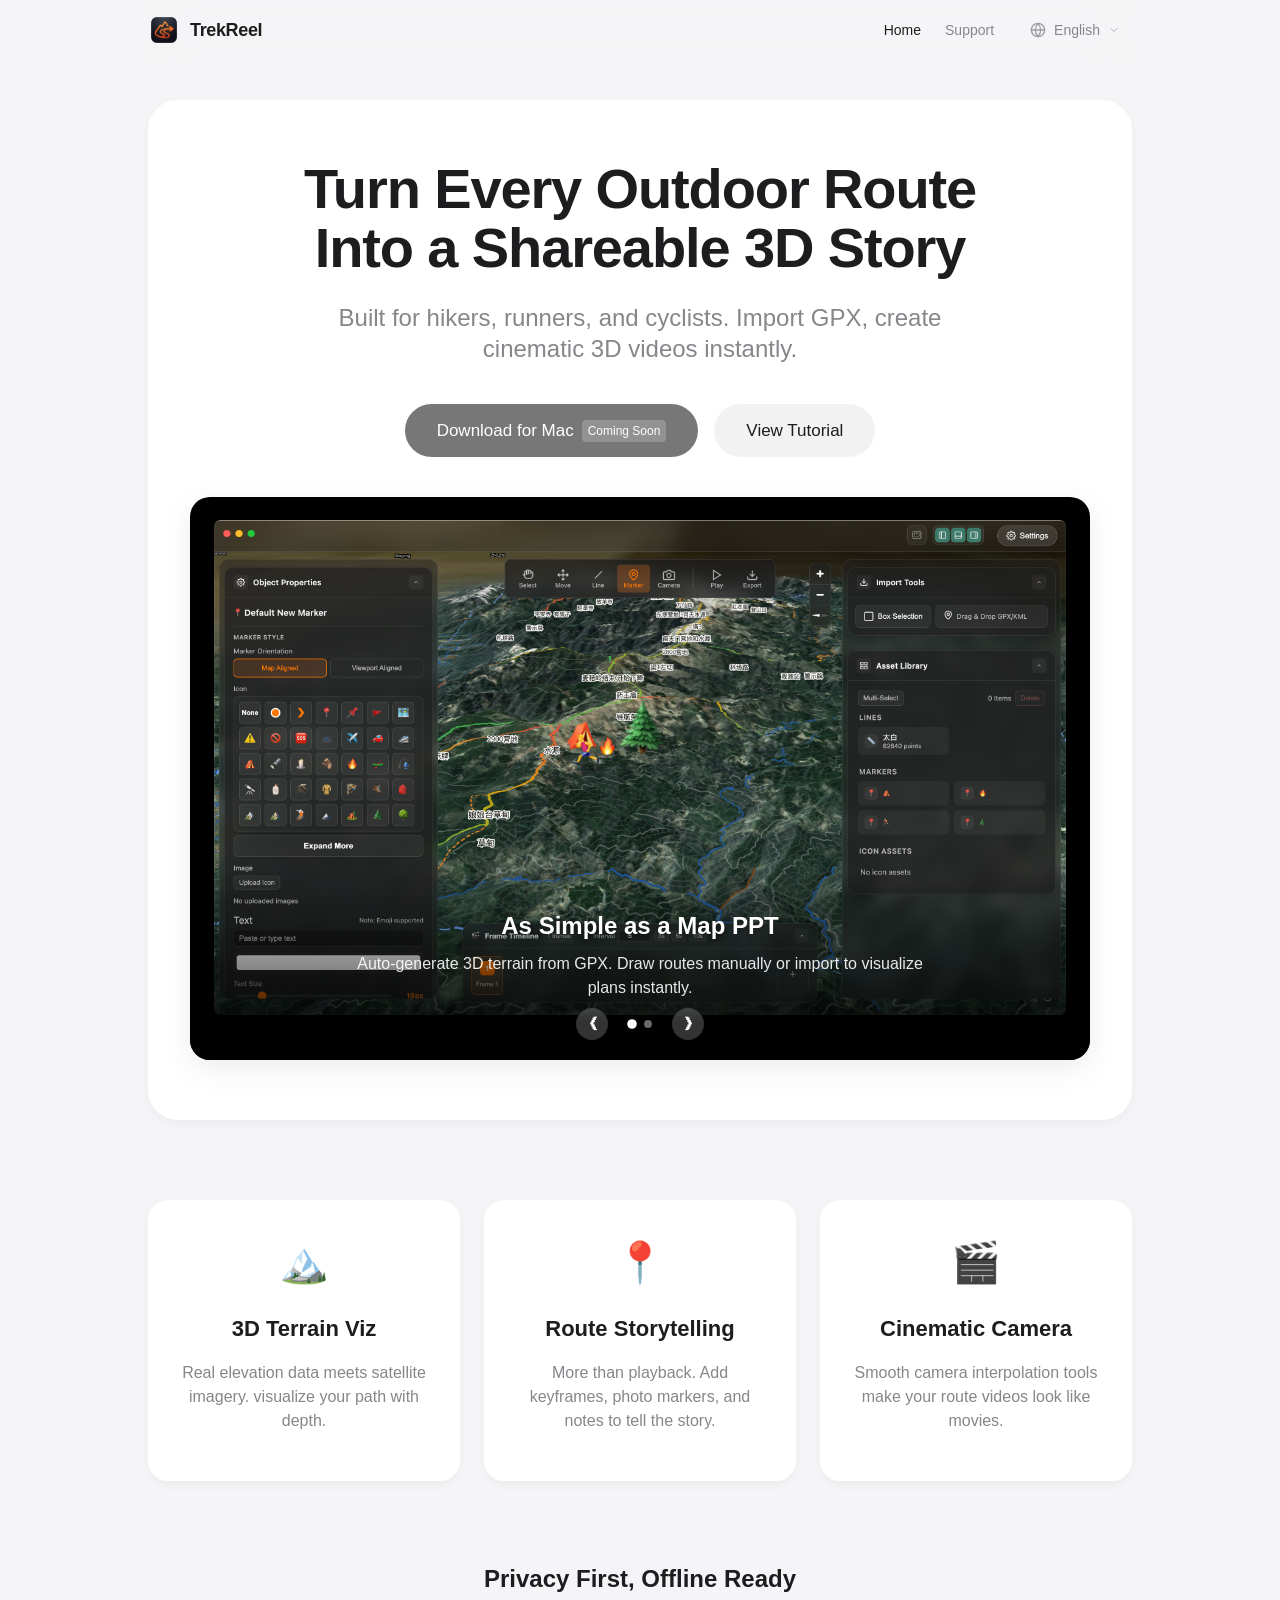
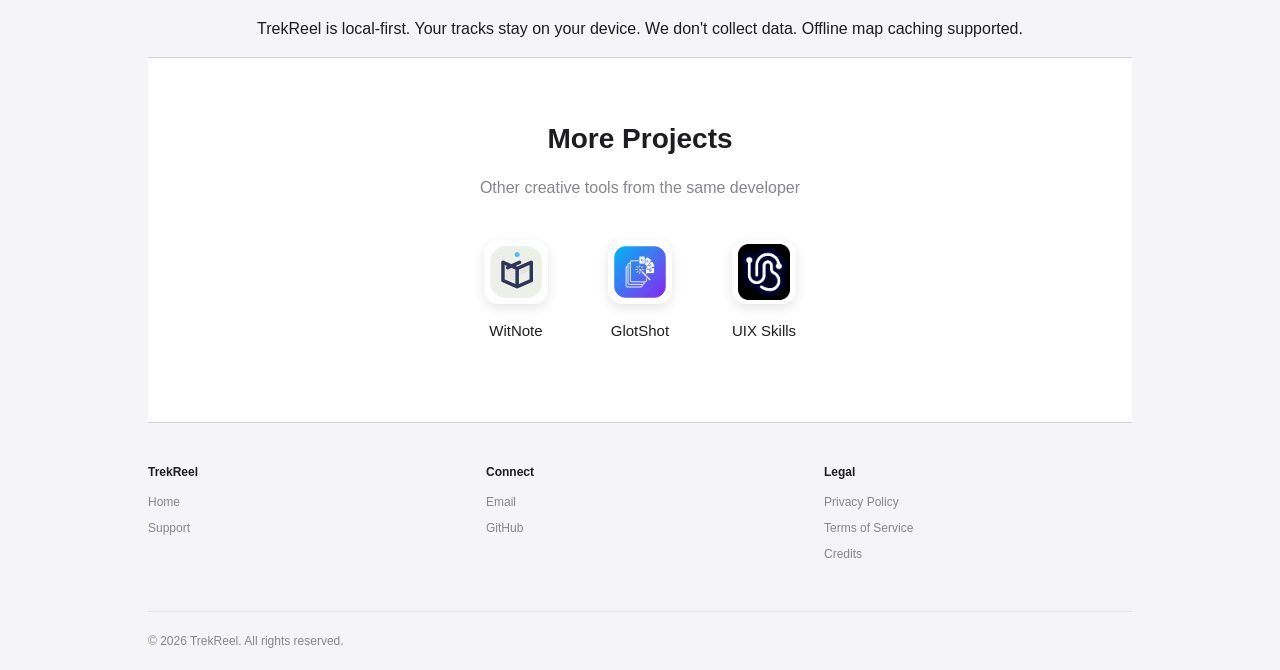
==== commit 4e4e9991: "更新网站内容" ====
--- a/index.html
+++ b/index.html
@@ -19,6 +19,16 @@
           <div class="brand-name">
             <span class="language-block is-visible" data-lang="zh">途影 TrekReel</span>
             <span class="language-block" data-lang="en">TrekReel</span>
+            <span class="language-block" data-lang="es">TrekReel</span>
+            <span class="language-block" data-lang="fr">TrekReel</span>
+            <span class="language-block" data-lang="de">TrekReel</span>
+            <span class="language-block" data-lang="it">TrekReel</span>
+            <span class="language-block" data-lang="pt">TrekReel</span>
+            <span class="language-block" data-lang="ja">トレックリール</span>
+            <span class="language-block" data-lang="ko">트렉릴</span>
+            <span class="language-block" data-lang="ru">ТрекРил</span>
+            <span class="language-block" data-lang="ar">تريكريل</span>
+            <span class="language-block" data-lang="hi">ट्रेकरील</span>
           </div>
         </a>
       </div>
@@ -26,14 +36,60 @@
         <a href="./index.html" class="is-active">
           <span class="language-block is-visible" data-lang="zh">首页</span>
           <span class="language-block" data-lang="en">Home</span>
+          <span class="language-block" data-lang="es">Inicio</span>
+          <span class="language-block" data-lang="fr">Accueil</span>
+          <span class="language-block" data-lang="de">Zuhause</span>
+          <span class="language-block" data-lang="it">Casa</span>
+          <span class="language-block" data-lang="pt">Página inicial</span>
+          <span class="language-block" data-lang="ja">ホーム</span>
+          <span class="language-block" data-lang="ko">홈</span>
+          <span class="language-block" data-lang="ru">Главная</span>
+          <span class="language-block" data-lang="ar">الصفحة الرئيسية</span>
+          <span class="language-block" data-lang="hi">घर</span>
         </a>
         <a href="./support.html">
           <span class="language-block is-visible" data-lang="zh">支持</span>
           <span class="language-block" data-lang="en">Support</span>
+          <span class="language-block" data-lang="es">Soporte</span>
+          <span class="language-block" data-lang="fr">Assistance</span>
+          <span class="language-block" data-lang="de">Unterstützung</span>
+          <span class="language-block" data-lang="it">Supporto</span>
+          <span class="language-block" data-lang="pt">Suporte</span>
+          <span class="language-block" data-lang="ja">サポート</span>
+          <span class="language-block" data-lang="ko">지원</span>
+          <span class="language-block" data-lang="ru">Поддержка</span>
+          <span class="language-block" data-lang="ar">الدعم</span>
+          <span class="language-block" data-lang="hi">समर्थन</span>
         </a>
-        <div class="lang-switch" role="group" aria-label="Language Switch">
-          <button type="button" data-lang-target="zh" class="is-active">中文</button>
-          <button type="button" data-lang-target="en">EN</button>
+        <div class="lang-dropdown">
+          <button type="button" class="lang-toggle" aria-expanded="false" aria-label="Select Language">
+            <svg class="lang-icon" xmlns="http://www.w3.org/2000/svg" width="16" height="16" viewBox="0 0 24 24"
+              fill="none" stroke="currentColor" stroke-width="2" stroke-linecap="round" stroke-linejoin="round">
+              <circle cx="12" cy="12" r="10"></circle>
+              <line x1="2" y1="12" x2="22" y2="12"></line>
+              <path d="M12 2a15.3 15.3 0 0 1 4 10 15.3 15.3 0 0 1-4 10 15.3 15.3 0 0 1-4-10 15.3 15.3 0 0 1 4-10z">
+              </path>
+            </svg>
+            <span class="current-lang-label">Language</span>
+            <svg class="chevron-icon" xmlns="http://www.w3.org/2000/svg" width="12" height="12" viewBox="0 0 24 24"
+              fill="none" stroke="currentColor" stroke-width="2" stroke-linecap="round" stroke-linejoin="round">
+              <polyline points="6 9 12 15 18 9"></polyline>
+            </svg>
+          </button>
+          <div class="lang-menu">
+            <button type="button" data-lang-target="zh">中文</button>
+            <button type="button" data-lang-target="en">English</button>
+            <button type="button" data-lang-target="es">Español</button>
+            <button type="button" data-lang-target="fr">Français</button>
+            <button type="button" data-lang-target="de">Deutsch</button>
+            <button type="button" data-lang-target="it">Italiano</button>
+            <button type="button" data-lang-target="pt">Português</button>
+            <button type="button" data-lang-target="ja">日本語</button>
+            <button type="button" data-lang-target="ko">한국어</button>
+            <button type="button" data-lang-target="ru">Русский</button>
+            <button type="button" data-lang-target="ar">العربية</button>
+            <button type="button" data-lang-target="hi">हिन्दी</button>
+          </div>
         </div>
       </nav>
     </header>
@@ -62,6 +118,124 @@
               <a class="btn btn-primary btn-large btn-disabled" href="#" aria-disabled="true">Download for Mac <span
                   class="btn-tag">Coming Soon</span></a>
               <a class="btn btn-secondary btn-large" href="./support.html">View Tutorial</a>
+            </div>
+          </div>
+          <div class="language-block" data-lang="es">
+            <h1 class="hero-title">Gira cada ruta al aire libre<br>En una historia 3D compartible</h1>
+            <p class="hero-subtitle">
+              Diseñado para excursionistas, corredores y ciclistas. Importe GPX, cree videos cinematográficos en 3D al
+              instante.
+            </p>
+            <div class="cta-row center-row">
+              <a class="btn btn-primary btn-large btn-disabled" href="#" aria-disabled="true">Descargar para Mac <span
+                  class="btn-tag">Próximamente</span></a>
+              <a class="btn btn-secondary btn-large" href="./support.html">Ver tutorial</a>
+            </div>
+          </div>
+          <div class="language-block" data-lang="fr">
+            <h1 class="hero-title">Transformez chaque itinéraire extérieur<br>Dans une histoire 3D partageable</h1>
+            <p class="hero-subtitle">
+              Conçu pour les randonneurs, les coureurs et les cyclistes. Importez GPX, créez instantanément des vidéos
+              cinématographiques 3D.
+            </p>
+            <div class="cta-row center-row">
+              <a class="btn btn-primary btn-large btn-disabled" href="#" aria-disabled="true">Télécharger pour Mac <span
+                  class="btn-tag">Bientôt disponible</span></a>
+              <a class="btn btn-secondary btn-large" href="./support.html">Voir le didacticiel</a>
+            </div>
+          </div>
+          <div class="language-block" data-lang="de">
+            <h1 class="hero-title">Drehen Sie jede Outdoor-Route<br>In eine teilbare 3D-Geschichte</h1>
+            <p class="hero-subtitle">
+              Gebaut für Wanderer, Läufer und Radfahrer. Importieren Sie GPX und erstellen Sie sofort filmische
+              3D-Videos.
+            </p>
+            <div class="cta-row center-row">
+              <a class="btn btn-primary btn-large btn-disabled" href="#" aria-disabled="true">Für Mac herunterladen
+                <span class="btn-tag">Demnächst verfügbar</span></a>
+              <a class="btn btn-secondary btn-large" href="./support.html">Tutorial ansehen</a>
+            </div>
+          </div>
+          <div class="language-block" data-lang="it">
+            <h1 class="hero-title">Svolta ogni percorso esterno<br>In una storia 3D condivisibile</h1>
+            <p class="hero-subtitle">
+              Costruito per escursionisti, corridori e ciclisti. Importa GPX, crea istantaneamente video 3D
+              cinematografici.
+            </p>
+            <div class="cta-row center-row">
+              <a class="btn btn-primary btn-large btn-disabled" href="#" aria-disabled="true">Scarica per Mac <span
+                  class="btn-tag">Prossimamente</span></a>
+              <a class="btn btn-secondary btn-large" href="./support.html">Visualizza l'esercitazione</a>
+            </div>
+          </div>
+          <div class="language-block" data-lang="pt">
+            <h1 class="hero-title">Vire todas as rotas ao ar livre<br>Em uma história 3D compartilhável</h1>
+            <p class="hero-subtitle">
+              Construído para caminhantes, corredores e ciclistas. Importe GPX e crie vídeos 3D cinematográficos
+              instantaneamente.
+            </p>
+            <div class="cta-row center-row">
+              <a class="btn btn-primary btn-large btn-disabled" href="#" aria-disabled="true">Baixar para Mac <span
+                  class="btn-tag">Em breve</span></a>
+              <a class="btn btn-secondary btn-large" href="./support.html">Ver tutorial</a>
+            </div>
+          </div>
+          <div class="language-block" data-lang="ja">
+            <h1 class="hero-title">あらゆる屋外ルートを曲がる<br>共有可能な 3D ストーリーへ</h1>
+            <p class="hero-subtitle">
+              ハイカー、ランナー、サイクリストのために作られています。 GPX をインポートし、映画のような 3D ビデオを即座に作成します。
+            </p>
+            <div class="cta-row center-row">
+              <a class="btn btn-primary btn-large btn-disabled" href="#" aria-disabled="true">Mac 用ダウンロード <span
+                  class="btn-tag">近日公開予定</span></a>
+              <a class="btn btn-secondary btn-large" href="./support.html">チュートリアルを見る</a>
+            </div>
+          </div>
+          <div class="language-block" data-lang="ko">
+            <h1 class="hero-title">모든 야외 경로를 우회하세요<br>공유 가능한 3D 스토리 속으로</h1>
+            <p class="hero-subtitle">
+              등산객, 달리기 선수, 자전거 타는 사람을 위해 제작되었습니다. GPX를 가져와서 영화 같은 3D 비디오를 즉시 제작하세요.
+            </p>
+            <div class="cta-row center-row">
+              <a class="btn btn-primary btn-large btn-disabled" href="#" aria-disabled="true">Mac용 다운로드 <span
+                  class="btn-tag">출시 예정</span></a>
+              <a class="btn btn-secondary btn-large" href="./support.html">튜토리얼 보기</a>
+            </div>
+          </div>
+          <div class="language-block" data-lang="ru">
+            <h1 class="hero-title">Поверните каждый открытый маршрут<br>В общую 3D-историю</h1>
+            <p class="hero-subtitle">
+              Создан для туристов, бегунов и велосипедистов. Импортируйте GPX и мгновенно создавайте кинематографические
+              3D-видео.
+            </p>
+            <div class="cta-row center-row">
+              <a class="btn btn-primary btn-large btn-disabled" href="#" aria-disabled="true">Скачать для Mac <span
+                  class="btn-tag">Скоро</span></a>
+              <a class="btn btn-secondary btn-large" href="./support.html">Посмотреть руководство</a>
+            </div>
+          </div>
+          <div class="language-block" data-lang="ar">
+            <h1 class="hero-title">اتجه إلى كل طريق خارجي<br>في قصة ثلاثية الأبعاد قابلة للمشاركة</h1>
+            <p class="hero-subtitle">
+              مصممة للمتنزهين والعدائين وراكبي الدراجات. قم باستيراد GPX وإنشاء مقاطع فيديو سينمائية ثلاثية الأبعاد على
+              الفور.
+            </p>
+            <div class="cta-row center-row">
+              <a class="btn btn-primary btn-large btn-disabled" href="#" aria-disabled="true">تنزيل لنظام التشغيل Mac
+                <span class="btn-tag">قريبا</span></a>
+              <a class="btn btn-secondary btn-large" href="./support.html">عرض البرنامج التعليمي</a>
+            </div>
+          </div>
+          <div class="language-block" data-lang="hi">
+            <h1 class="hero-title">प्रत्येक बाहरी मार्ग को मोड़ें<br>एक साझा करने योग्य 3डी कहानी में</h1>
+            <p class="hero-subtitle">
+              पैदल यात्रियों, धावकों और साइकिल चालकों के लिए बनाया गया। जीपीएक्स आयात करें, तुरंत सिनेमाई 3डी वीडियो
+              बनाएं।
+            </p>
+            <div class="cta-row center-row">
+              <a class="btn btn-primary btn-large btn-disabled" href="#" aria-disabled="true">मैक के लिए डाउनलोड करें
+                <span class="btn-tag">जल्द आ रहा है</span></a>
+              <a class="btn btn-secondary btn-large" href="./support.html">ट्यूटोरियल देखें</a>
             </div>
           </div>
         </div>
@@ -80,6 +254,54 @@
                   <h3>As Simple as a Map PPT</h3>
                   <p>Auto-generate 3D terrain from GPX. Draw routes manually or import to visualize plans instantly.</p>
                 </div>
+                <div class="language-block" data-lang="es">
+                  <h3>Tan simple como un mapa PPT</h3>
+                  <p>Genera automáticamente terreno 3D desde GPX. Dibuja rutas manualmente o impórtalas para visualizar
+                    planos al instante.</p>
+                </div>
+                <div class="language-block" data-lang="fr">
+                  <h3>Aussi simple qu'une carte PPT</h3>
+                  <p>Générez automatiquement un terrain 3D à partir de GPX. Dessinez des itinéraires manuellement ou
+                    importez-les pour visualiser instantanément les plans.</p>
+                </div>
+                <div class="language-block" data-lang="de">
+                  <h3>So einfach wie eine Karten-PPT</h3>
+                  <p>Generieren Sie automatisch 3D-Gelände aus GPX. Zeichnen Sie Routen manuell oder importieren Sie
+                    sie, um Pläne sofort zu visualisieren.</p>
+                </div>
+                <div class="language-block" data-lang="it">
+                  <h3>Semplice come una mappa PPT</h3>
+                  <p>Genera automaticamente terreno 3D da GPX. Disegna manualmente i percorsi o importali per
+                    visualizzare immediatamente i piani.</p>
+                </div>
+                <div class="language-block" data-lang="pt">
+                  <h3>Tão simples quanto um mapa PPT</h3>
+                  <p>Gere automaticamente terreno 3D a partir do GPX. Desenhe rotas manualmente ou importe para
+                    visualizar planos instantaneamente.</p>
+                </div>
+                <div class="language-block" data-lang="ja">
+                  <h3>地図のようなシンプルな PPT</h3>
+                  <p>GPX から 3D 地形を自動生成します。ルートを手動で描画するか、インポートして計画を即座に視覚化します。</p>
+                </div>
+                <div class="language-block" data-lang="ko">
+                  <h3>지도처럼 간단한 PPT</h3>
+                  <p>GPX에서 3D 지형을 자동 생성합니다. 경로를 수동으로 그리거나 가져와서 즉시 계획을 시각화할 수 있습니다.</p>
+                </div>
+                <div class="language-block" data-lang="ru">
+                  <h3>Просто как карта PPT</h3>
+                  <p>Автоматическое создание 3D-ландшафта из GPX. Рисуйте маршруты вручную или импортируйте их для
+                    мгновенной визуализации планов.</p>
+                </div>
+                <div class="language-block" data-lang="ar">
+                  <h3>بسيطة مثل خريطة PPT</h3>
+                  <p>إنشاء تضاريس ثلاثية الأبعاد تلقائيًا من GPX. ارسم المسارات يدويًا أو قم باستيرادها لتصور الخطط على
+                    الفور.</p>
+                </div>
+                <div class="language-block" data-lang="hi">
+                  <h3>मानचित्र पीपीटी जितना सरल</h3>
+                  <p>जीपीएक्स से 3डी भूभाग स्वतः उत्पन्न करें। योजनाओं को तुरंत देखने के लिए मैन्युअल रूप से मार्ग बनाएं
+                    या आयात करें।</p>
+                </div>
               </div>
             </div>
             <!-- Slide 2: Marker Annotation -->
@@ -94,6 +316,53 @@
                   <h3>Rich Annotations</h3>
                   <p>Add markers at key spots. Visualize camps, water sources, and risks with terrain context.</p>
                 </div>
+                <div class="language-block" data-lang="es">
+                  <h3>Anotaciones ricas</h3>
+                  <p>Agregue marcadores en puntos clave. Visualice campamentos, fuentes de agua y riesgos con el
+                    contexto del terreno.</p>
+                </div>
+                <div class="language-block" data-lang="fr">
+                  <h3>Annotations riches</h3>
+                  <p>Ajoutez des marqueurs aux endroits clés. Visualisez les camps, les sources d'eau et les risques
+                    avec le contexte du terrain.</p>
+                </div>
+                <div class="language-block" data-lang="de">
+                  <h3>Umfangreiche Anmerkungen</h3>
+                  <p>Fügen Sie Markierungen an wichtigen Stellen hinzu. Visualisieren Sie Lager, Wasserquellen und
+                    Risiken im Geländekontext.</p>
+                </div>
+                <div class="language-block" data-lang="it">
+                  <h3>Annotazioni ricche</h3>
+                  <p>Aggiungi marcatori nei punti chiave. Visualizza accampamenti, fonti d'acqua e rischi con il
+                    contesto del terreno.</p>
+                </div>
+                <div class="language-block" data-lang="pt">
+                  <h3>Anotações ricas</h3>
+                  <p>Adicione marcadores em pontos-chave. Visualize acampamentos, fontes de água e riscos com o contexto
+                    do terreno.</p>
+                </div>
+                <div class="language-block" data-lang="ja">
+                  <h3>豊富な注釈</h3>
+                  <p>重要な場所にマーカーを追加します。地形のコンテキストを使用してキャンプ、水源、リスクを視覚化します。</p>
+                </div>
+                <div class="language-block" data-lang="ko">
+                  <h3>풍부한 주석</h3>
+                  <p>주요 지점에 마커를 추가하세요. 지형 상황에 따라 캠프, 수자원 및 위험을 시각화합니다.</p>
+                </div>
+                <div class="language-block" data-lang="ru">
+                  <h3>Богатые аннотации</h3>
+                  <p>Добавьте маркеры в ключевых точках. Визуализируйте лагеря, источники воды и риски в контексте
+                    местности.</p>
+                </div>
+                <div class="language-block" data-lang="ar">
+                  <h3>التعليقات التوضيحية الغنية</h3>
+                  <p>أضف علامات في النقاط الرئيسية. تصور المخيمات ومصادر المياه والمخاطر مع سياق التضاريس.</p>
+                </div>
+                <div class="language-block" data-lang="hi">
+                  <h3>समृद्ध टिप्पणियाँ</h3>
+                  <p>प्रमुख स्थानों पर मार्कर जोड़ें. इलाके के संदर्भ में शिविरों, जल स्रोतों और जोखिमों की कल्पना करें।
+                  </p>
+                </div>
               </div>
             </div>
           </div>
@@ -121,6 +390,50 @@
             <h3>3D Terrain Viz</h3>
             <p>Real elevation data meets satellite imagery. visualize your path with depth.</p>
           </div>
+          <div class="language-block" data-lang="es">
+            <h3>Visualización del terreno 3D</h3>
+            <p>Los datos de elevación reales se combinan con imágenes de satélite. Visualiza tu camino con profundidad.
+            </p>
+          </div>
+          <div class="language-block" data-lang="fr">
+            <h3>Visualisation du terrain 3D</h3>
+            <p>Les données d'altitude réelles rencontrent l'imagerie satellite. visualisez votre chemin avec profondeur.
+            </p>
+          </div>
+          <div class="language-block" data-lang="de">
+            <h3>3D-Gelände Viz</h3>
+            <p>Echte Höhendaten treffen auf Satellitenbilder. Visualisieren Sie Ihren Weg mit Tiefe.</p>
+          </div>
+          <div class="language-block" data-lang="it">
+            <h3>Visualizzazione del terreno 3D</h3>
+            <p>I dati di elevazione reale incontrano le immagini satellitari. visualizza il tuo percorso con profondità.
+            </p>
+          </div>
+          <div class="language-block" data-lang="pt">
+            <h3>Visualização de terreno 3D</h3>
+            <p>Os dados reais de elevação encontram-se com imagens de satélite. visualize seu caminho com profundidade.
+            </p>
+          </div>
+          <div class="language-block" data-lang="ja">
+            <h3>3D 地形 Viz</h3>
+            <p>実際の標高データと衛星画像が融合します。自分の進む道を奥行きをもって視覚化します。</p>
+          </div>
+          <div class="language-block" data-lang="ko">
+            <h3>3D 지형 시각화</h3>
+            <p>실제 고도 데이터와 위성 이미지가 만났습니다. 당신의 길을 깊이있게 시각화하십시오.</p>
+          </div>
+          <div class="language-block" data-lang="ru">
+            <h3>3D визуализация местности</h3>
+            <p>Реальные данные о высоте соответствуют спутниковым изображениям. визуализируйте свой путь с глубиной.</p>
+          </div>
+          <div class="language-block" data-lang="ar">
+            <h3>3D التضاريس بمعنى</h3>
+            <p>تتوافق بيانات الارتفاع الحقيقية مع صور الأقمار الصناعية. تصور طريقك بعمق.</p>
+          </div>
+          <div class="language-block" data-lang="hi">
+            <h3>3डी भू-भाग अर्थात</h3>
+            <p>वास्तविक उन्नयन डेटा उपग्रह इमेजरी से मिलता है। अपने पथ की गहराई से कल्पना करें।</p>
+          </div>
         </article>
 
         <article class="card feature-card">
@@ -133,6 +446,51 @@
             <h3>Route Storytelling</h3>
             <p>More than playback. Add keyframes, photo markers, and notes to tell the story.</p>
           </div>
+          <div class="language-block" data-lang="es">
+            <h3>Ruta Cuentacuentos</h3>
+            <p>Más que reproducción. Agregue fotogramas clave, marcadores de fotografías y notas para contar la
+              historia.</p>
+          </div>
+          <div class="language-block" data-lang="fr">
+            <h3>Conte d'itinéraire</h3>
+            <p>Plus que la lecture. Ajoutez des images clés, des marqueurs photo et des notes pour raconter l'histoire.
+            </p>
+          </div>
+          <div class="language-block" data-lang="de">
+            <h3>Routen-Storytelling</h3>
+            <p>Mehr als Wiedergabe. Fügen Sie Keyframes, Fotomarkierungen und Notizen hinzu, um die Geschichte zu
+              erzählen.</p>
+          </div>
+          <div class="language-block" data-lang="it">
+            <h3>Itinerario narrativo</h3>
+            <p>Più che riproduzione. Aggiungi fotogrammi chiave, marcatori fotografici e note per raccontare la storia.
+            </p>
+          </div>
+          <div class="language-block" data-lang="pt">
+            <h3>Roteiro de Contação de Histórias</h3>
+            <p>Mais do que reprodução. Adicione quadros-chave, marcadores de fotos e notas para contar a história.</p>
+          </div>
+          <div class="language-block" data-lang="ja">
+            <h3>ルートストーリーテリング</h3>
+            <p>再生以上のもの。キーフレーム、写真マーカー、メモを追加してストーリーを伝えます。</p>
+          </div>
+          <div class="language-block" data-lang="ko">
+            <h3>루트 스토리텔링</h3>
+            <p>재생 그 이상. 스토리를 전달하려면 키프레임, 사진 마커, 메모를 추가하세요.</p>
+          </div>
+          <div class="language-block" data-lang="ru">
+            <h3>Рассказ о маршруте</h3>
+            <p>Больше, чем воспроизведение. Добавляйте ключевые кадры, фотомаркеры и заметки, чтобы рассказать историю.
+            </p>
+          </div>
+          <div class="language-block" data-lang="ar">
+            <h3>رواية الطريق</h3>
+            <p>أكثر من التشغيل. أضف الإطارات الرئيسية وعلامات الصور والملاحظات لتحكي القصة.</p>
+          </div>
+          <div class="language-block" data-lang="hi">
+            <h3>रूट स्टोरीटेलिंग</h3>
+            <p>प्लेबैक से भी अधिक. कहानी बताने के लिए कीफ़्रेम, फ़ोटो मार्कर और नोट्स जोड़ें।</p>
+          </div>
         </article>
 
         <article class="card feature-card">
@@ -145,6 +503,48 @@
             <h3>Cinematic Camera</h3>
             <p>Smooth camera interpolation tools make your route videos look like movies.</p>
           </div>
+          <div class="language-block" data-lang="es">
+            <h3>cámara cinematográfica</h3>
+            <p>Las suaves herramientas de interpolación de cámaras hacen que sus videos de ruta parezcan películas.</p>
+          </div>
+          <div class="language-block" data-lang="fr">
+            <h3>Caméra cinématique</h3>
+            <p>Les outils d'interpolation fluides de la caméra donnent à vos vidéos d'itinéraire l'apparence de films.
+            </p>
+          </div>
+          <div class="language-block" data-lang="de">
+            <h3>Filmkamera</h3>
+            <p>Reibungslose Kamerainterpolationstools lassen Ihre Routenvideos wie Filme aussehen.</p>
+          </div>
+          <div class="language-block" data-lang="it">
+            <h3>Telecamera cinematografica</h3>
+            <p>Gli strumenti di interpolazione della fotocamera fluidi fanno sì che i video del tuo percorso sembrino
+              film.</p>
+          </div>
+          <div class="language-block" data-lang="pt">
+            <h3>Câmera Cinematográfica</h3>
+            <p>Ferramentas suaves de interpolação de câmera fazem com que seus vídeos de rota pareçam filmes.</p>
+          </div>
+          <div class="language-block" data-lang="ja">
+            <h3>映画用カメラ</h3>
+            <p>スムーズなカメラ補間ツールにより、ルートビデオが映画のように見えます。</p>
+          </div>
+          <div class="language-block" data-lang="ko">
+            <h3>시네마틱 카메라</h3>
+            <p>부드러운 카메라 보간 도구를 사용하면 경로 비디오를 영화처럼 보이게 할 수 있습니다.</p>
+          </div>
+          <div class="language-block" data-lang="ru">
+            <h3>Кинематографическая камера</h3>
+            <p>Плавные инструменты интерполяции камеры делают видео маршрутов похожими на фильмы.</p>
+          </div>
+          <div class="language-block" data-lang="ar">
+            <h3>الكاميرا السينمائية</h3>
+            <p>أدوات الاستيفاء السلسة للكاميرا تجعل مقاطع فيديو مسارك تبدو وكأنها أفلام.</p>
+          </div>
+          <div class="language-block" data-lang="hi">
+            <h3>सिनेमाई कैमरा</h3>
+            <p>स्मूथ कैमरा इंटरपोलेशन टूल आपके रूट वीडियो को फिल्मों की तरह बनाते हैं।</p>
+          </div>
         </article>
       </section>
 
@@ -158,6 +558,63 @@
           <h2>Privacy First, Offline Ready</h2>
           <p>TrekReel is local-first. Your tracks stay on your device. We don't collect data. Offline map caching
             supported.</p>
+        </div>
+        <div class="language-block" data-lang="es">
+          <h2>Privacidad primero, listo sin conexión</h2>
+          <p>TrekReel es local primero. Tus pistas permanecen en tu dispositivo. No recopilamos datos. Almacenamiento en
+            caché de mapas sin conexión
+            apoyado.</p>
+        </div>
+        <div class="language-block" data-lang="fr">
+          <h2>La confidentialité d'abord, prêt hors ligne</h2>
+          <p>TrekReel est une priorité locale. Vos traces restent sur votre appareil. Nous ne collectons pas de données.
+            Mise en cache de la carte hors ligne
+            pris en charge.</p>
+        </div>
+        <div class="language-block" data-lang="de">
+          <h2>Datenschutz geht vor, Offline-fähig</h2>
+          <p>TrekReel ist lokal-zuerst. Ihre Tracks bleiben auf Ihrem Gerät. Wir sammeln keine Daten.
+            Offline-Karten-Caching
+            unterstützt.</p>
+        </div>
+        <div class="language-block" data-lang="it">
+          <h2>La privacy prima di tutto, pronto offline</h2>
+          <p>TrekReel è innanzitutto locale. Le tue tracce rimangono sul tuo dispositivo. Non raccogliamo dati. Caching
+            della mappa offline
+            supportato.</p>
+        </div>
+        <div class="language-block" data-lang="pt">
+          <h2>Privacidade em primeiro lugar, pronto para uso off-line</h2>
+          <p>TrekReel prioriza o local. Suas faixas permanecem no seu dispositivo. Não coletamos dados. Cache de mapa
+            offline
+            suportado.</p>
+        </div>
+        <div class="language-block" data-lang="ja">
+          <h2>プライバシー第一、オフライン対応</h2>
+          <p>TrekReel は地元第一主義です。あなたの足跡はデバイス上に残ります。データは収集しません。オフラインマップのキャッシュ
+            サポートされました。</p>
+        </div>
+        <div class="language-block" data-lang="ko">
+          <h2>개인 정보 보호 우선, 오프라인 준비</h2>
+          <p>TrekReel은 로컬 우선입니다. 귀하의 트랙은 귀하의 장치에 남아 있습니다. 우리는 데이터를 수집하지 않습니다. 오프라인 지도 캐싱
+            지원됩니다.</p>
+        </div>
+        <div class="language-block" data-lang="ru">
+          <h2>Конфиденциальность прежде всего, готовность к работе в автономном режиме</h2>
+          <p>TrekReel ориентирован прежде всего на местное население. Ваши треки остаются на вашем устройстве. Мы не
+            собираем данные. Кэширование офлайн-карт
+            поддерживается.</p>
+        </div>
+        <div class="language-block" data-lang="ar">
+          <h2>الخصوصية أولاً، جاهز للاستخدام دون اتصال بالإنترنت</h2>
+          <p>TrekReel محلي أولاً. تبقى مساراتك على جهازك. نحن لا نجمع البيانات. التخزين المؤقت للخريطة دون اتصال
+            مدعومة.</p>
+        </div>
+        <div class="language-block" data-lang="hi">
+          <h2>गोपनीयता पहले, ऑफ़लाइन तैयार</h2>
+          <p>ट्रेकरील स्थानीय-प्रथम है। आपके ट्रैक आपके डिवाइस पर बने रहते हैं. हम डेटा एकत्र नहीं करते. ऑफ़लाइन
+            मानचित्र कैशिंग
+            समर्थित.</p>
         </div>
       </section>
 
@@ -174,6 +631,46 @@
           <h2>More Projects</h2>
           <p>Other creative tools from the same developer</p>
         </div>
+        <div class="language-block" data-lang="es">
+          <h2>Más proyectos</h2>
+          <p>Otras herramientas creativas del mismo desarrollador</p>
+        </div>
+        <div class="language-block" data-lang="fr">
+          <h2>Plus de projets</h2>
+          <p>Autres outils créatifs du même développeur</p>
+        </div>
+        <div class="language-block" data-lang="de">
+          <h2>Weitere Projekte</h2>
+          <p>Andere kreative Tools vom gleichen Entwickler</p>
+        </div>
+        <div class="language-block" data-lang="it">
+          <h2>Altri progetti</h2>
+          <p>Altri strumenti creativi dello stesso sviluppatore</p>
+        </div>
+        <div class="language-block" data-lang="pt">
+          <h2>Mais projetos</h2>
+          <p>Outras ferramentas criativas do mesmo desenvolvedor</p>
+        </div>
+        <div class="language-block" data-lang="ja">
+          <h2>他のプロジェクト</h2>
+          <p>同じ開発者の他のクリエイティブ ツール</p>
+        </div>
+        <div class="language-block" data-lang="ko">
+          <h2>더 많은 프로젝트</h2>
+          <p>동일한 개발자가 만든 다른 창의적인 도구</p>
+        </div>
+        <div class="language-block" data-lang="ru">
+          <h2>Больше проектов</h2>
+          <p>Другие инструменты для творчества от того же разработчика</p>
+        </div>
+        <div class="language-block" data-lang="ar">
+          <h2>المزيد من المشاريع</h2>
+          <p>أدوات إبداعية أخرى من نفس المطور</p>
+        </div>
+        <div class="language-block" data-lang="hi">
+          <h2>अधिक परियोजनाएँ</h2>
+          <p>उसी डेवलपर के अन्य रचनात्मक उपकरण</p>
+        </div>
       </div>
 
       <div class="projects-grid">
@@ -200,20 +697,60 @@
           <h4>
             <span class="language-block is-visible" data-lang="zh">途影 TrekReel</span>
             <span class="language-block" data-lang="en">TrekReel</span>
+            <span class="language-block" data-lang="es">TrekReel</span>
+            <span class="language-block" data-lang="fr">TrekReel</span>
+            <span class="language-block" data-lang="de">TrekReel</span>
+            <span class="language-block" data-lang="it">TrekReel</span>
+            <span class="language-block" data-lang="pt">TrekReel</span>
+            <span class="language-block" data-lang="ja">トレックリール</span>
+            <span class="language-block" data-lang="ko">트렉릴</span>
+            <span class="language-block" data-lang="ru">ТрекРил</span>
+            <span class="language-block" data-lang="ar">تريكريل</span>
+            <span class="language-block" data-lang="hi">ट्रेकरील</span>
           </h4>
           <a href="./index.html">
             <span class="language-block is-visible" data-lang="zh">首页</span>
             <span class="language-block" data-lang="en">Home</span>
+            <span class="language-block" data-lang="es">Inicio</span>
+            <span class="language-block" data-lang="fr">Accueil</span>
+            <span class="language-block" data-lang="de">Zuhause</span>
+            <span class="language-block" data-lang="it">Casa</span>
+            <span class="language-block" data-lang="pt">Página inicial</span>
+            <span class="language-block" data-lang="ja">ホーム</span>
+            <span class="language-block" data-lang="ko">홈</span>
+            <span class="language-block" data-lang="ru">Главная</span>
+            <span class="language-block" data-lang="ar">الصفحة الرئيسية</span>
+            <span class="language-block" data-lang="hi">घर</span>
           </a>
           <a href="./support.html">
             <span class="language-block is-visible" data-lang="zh">支持中心</span>
             <span class="language-block" data-lang="en">Support</span>
+            <span class="language-block" data-lang="es">Soporte</span>
+            <span class="language-block" data-lang="fr">Assistance</span>
+            <span class="language-block" data-lang="de">Unterstützung</span>
+            <span class="language-block" data-lang="it">Supporto</span>
+            <span class="language-block" data-lang="pt">Suporte</span>
+            <span class="language-block" data-lang="ja">サポート</span>
+            <span class="language-block" data-lang="ko">지원</span>
+            <span class="language-block" data-lang="ru">Поддержка</span>
+            <span class="language-block" data-lang="ar">الدعم</span>
+            <span class="language-block" data-lang="hi">समर्थन</span>
           </a>
         </div>
         <div class="footer-section">
           <h4>
             <span class="language-block is-visible" data-lang="zh">联系我们</span>
             <span class="language-block" data-lang="en">Connect</span>
+            <span class="language-block" data-lang="es">Conectar</span>
+            <span class="language-block" data-lang="fr">Se connecter</span>
+            <span class="language-block" data-lang="de">Verbinden</span>
+            <span class="language-block" data-lang="it">Connettiti</span>
+            <span class="language-block" data-lang="pt">Conectar</span>
+            <span class="language-block" data-lang="ja">接続する</span>
+            <span class="language-block" data-lang="ko">연결하다</span>
+            <span class="language-block" data-lang="ru">Подключиться</span>
+            <span class="language-block" data-lang="ar">الاتصال</span>
+            <span class="language-block" data-lang="hi">कनेक्ट करें</span>
           </h4>
           <a href="mailto:zikedece@proton.me">Email</a>
           <a href="https://github.com/hooosberg/TrekReel" target="_blank" rel="noreferrer noopener">GitHub</a>
@@ -222,18 +759,58 @@
           <h4>
             <span class="language-block is-visible" data-lang="zh">法律信息</span>
             <span class="language-block" data-lang="en">Legal</span>
+            <span class="language-block" data-lang="es">Legales</span>
+            <span class="language-block" data-lang="fr">Juridique</span>
+            <span class="language-block" data-lang="de">Legal</span>
+            <span class="language-block" data-lang="it">Legale</span>
+            <span class="language-block" data-lang="pt">Jurídico</span>
+            <span class="language-block" data-lang="ja">法的</span>
+            <span class="language-block" data-lang="ko">법적</span>
+            <span class="language-block" data-lang="ru">Юридический</span>
+            <span class="language-block" data-lang="ar">قانوني</span>
+            <span class="language-block" data-lang="hi">कानूनी</span>
           </h4>
           <a href="./privacy.html">
             <span class="language-block is-visible" data-lang="zh">隐私政策</span>
             <span class="language-block" data-lang="en">Privacy Policy</span>
+            <span class="language-block" data-lang="es">Política de privacidad</span>
+            <span class="language-block" data-lang="fr">Politique de confidentialité</span>
+            <span class="language-block" data-lang="de">Datenschutzrichtlinie</span>
+            <span class="language-block" data-lang="it">Informativa sulla privacy</span>
+            <span class="language-block" data-lang="pt">Política de Privacidade</span>
+            <span class="language-block" data-lang="ja">プライバシーポリシー</span>
+            <span class="language-block" data-lang="ko">개인 정보 보호 정책</span>
+            <span class="language-block" data-lang="ru">Политика конфиденциальности</span>
+            <span class="language-block" data-lang="ar">سياسة الخصوصية</span>
+            <span class="language-block" data-lang="hi">गोपनीयता नीति</span>
           </a>
           <a href="./terms.html">
             <span class="language-block is-visible" data-lang="zh">服务条款</span>
             <span class="language-block" data-lang="en">Terms of Service</span>
+            <span class="language-block" data-lang="es">Términos de servicio</span>
+            <span class="language-block" data-lang="fr">Conditions d'utilisation</span>
+            <span class="language-block" data-lang="de">Nutzungsbedingungen</span>
+            <span class="language-block" data-lang="it">Termini di servizio</span>
+            <span class="language-block" data-lang="pt">Termos de Serviço</span>
+            <span class="language-block" data-lang="ja">利用規約</span>
+            <span class="language-block" data-lang="ko">서비스 약관</span>
+            <span class="language-block" data-lang="ru">Условия использования</span>
+            <span class="language-block" data-lang="ar">شروط الخدمة</span>
+            <span class="language-block" data-lang="hi">सेवा की शर्तें</span>
           </a>
           <a href="./sources.html">
             <span class="language-block is-visible" data-lang="zh">数据源致谢</span>
             <span class="language-block" data-lang="en">Credits</span>
+            <span class="language-block" data-lang="es">Créditos</span>
+            <span class="language-block" data-lang="fr">Crédits</span>
+            <span class="language-block" data-lang="de">Credits</span>
+            <span class="language-block" data-lang="it">Crediti</span>
+            <span class="language-block" data-lang="pt">Créditos</span>
+            <span class="language-block" data-lang="ja">クレジット</span>
+            <span class="language-block" data-lang="ko">크레딧</span>
+            <span class="language-block" data-lang="ru">Кредиты</span>
+            <span class="language-block" data-lang="ar">الاعتمادات</span>
+            <span class="language-block" data-lang="hi">श्रेय</span>
           </a>
         </div>
       </div>
--- a/styles.css
+++ b/styles.css
@@ -620,21 +620,108 @@
   grid-column: 1 / -1;
 }
 
-/* Language Switcher */
-.lang-switch button {
+/* Language Dropdown */
+.lang-dropdown {
+  position: relative;
+}
+
+.lang-toggle {
+  display: flex;
+  align-items: center;
+  gap: 6px;
+  background: transparent;
+  border: none;
+  color: var(--text-secondary);
+  padding: 8px 12px;
+  border-radius: 999px;
+  cursor: pointer;
+  font-size: 14px;
+  font-family: inherit;
+  transition: all 0.2s;
+}
+
+.lang-toggle:hover,
+.lang-dropdown.is-open .lang-toggle {
+  background: rgba(0, 0, 0, 0.05);
+  color: var(--text-primary);
+}
+
+.lang-icon {
+  opacity: 0.8;
+}
+
+.current-lang-label {
+  margin: 0 2px;
+}
+
+.chevron-icon {
+  opacity: 0.6;
+  transition: transform 0.2s;
+}
+
+.lang-dropdown.is-open .chevron-icon {
+  transform: rotate(180deg);
+}
+
+.lang-menu {
+  position: absolute;
+  top: 100%;
+  right: 0;
+  margin-top: 8px;
+  background: rgba(255, 255, 255, 0.95);
+  backdrop-filter: blur(20px);
+  -webkit-backdrop-filter: blur(20px);
+  border-radius: 16px;
+  box-shadow: var(--shadow-md);
+  padding: 8px;
+  display: none;
+  flex-direction: column;
+  min-width: 160px;
+  z-index: 1000;
+  max-height: 400px;
+  overflow-y: auto;
+  border: 1px solid rgba(0, 0, 0, 0.05);
+}
+
+.lang-dropdown.is-open .lang-menu {
+  display: flex;
+  animation: menuFadeIn 0.2s ease-out;
+}
+
+@keyframes menuFadeIn {
+  from {
+    opacity: 0;
+    transform: translateY(-8px);
+  }
+
+  to {
+    opacity: 1;
+    transform: translateY(0);
+  }
+}
+
+.lang-menu button {
   background: none;
   border: none;
-  color: var(--text-secondary);
-  font-size: 13px;
+  text-align: left;
+  padding: 10px 14px;
+  font-size: 14px;
+  font-family: inherit;
+  color: var(--text-primary);
+  border-radius: 10px;
   cursor: pointer;
-  padding: 4px 8px;
-  border-radius: 4px;
-}
-
-.lang-switch button.is-active {
-  color: var(--text-primary);
-  font-weight: 600;
+  transition: background 0.1s;
+  white-space: nowrap;
+}
+
+.lang-menu button:hover {
   background: rgba(0, 0, 0, 0.05);
+}
+
+.lang-menu button.is-active {
+  font-weight: 500;
+  color: var(--accent-color);
+  background: rgba(0, 122, 255, 0.1);
 }
 
 /* Responsive */
@@ -647,13 +734,10 @@
     grid-template-columns: 1fr;
   }
 
-  .nav-links a {
-    display: none;
-  }
-
-  /* Simplified mobile nav */
-  .nav-links .lang-switch {
-    display: flex;
+  /* Keep lang dropdown accessible on mobile */
+  .lang-menu {
+    right: -20px;
+    /* Adjust for edge padding if needed */
   }
 }
 
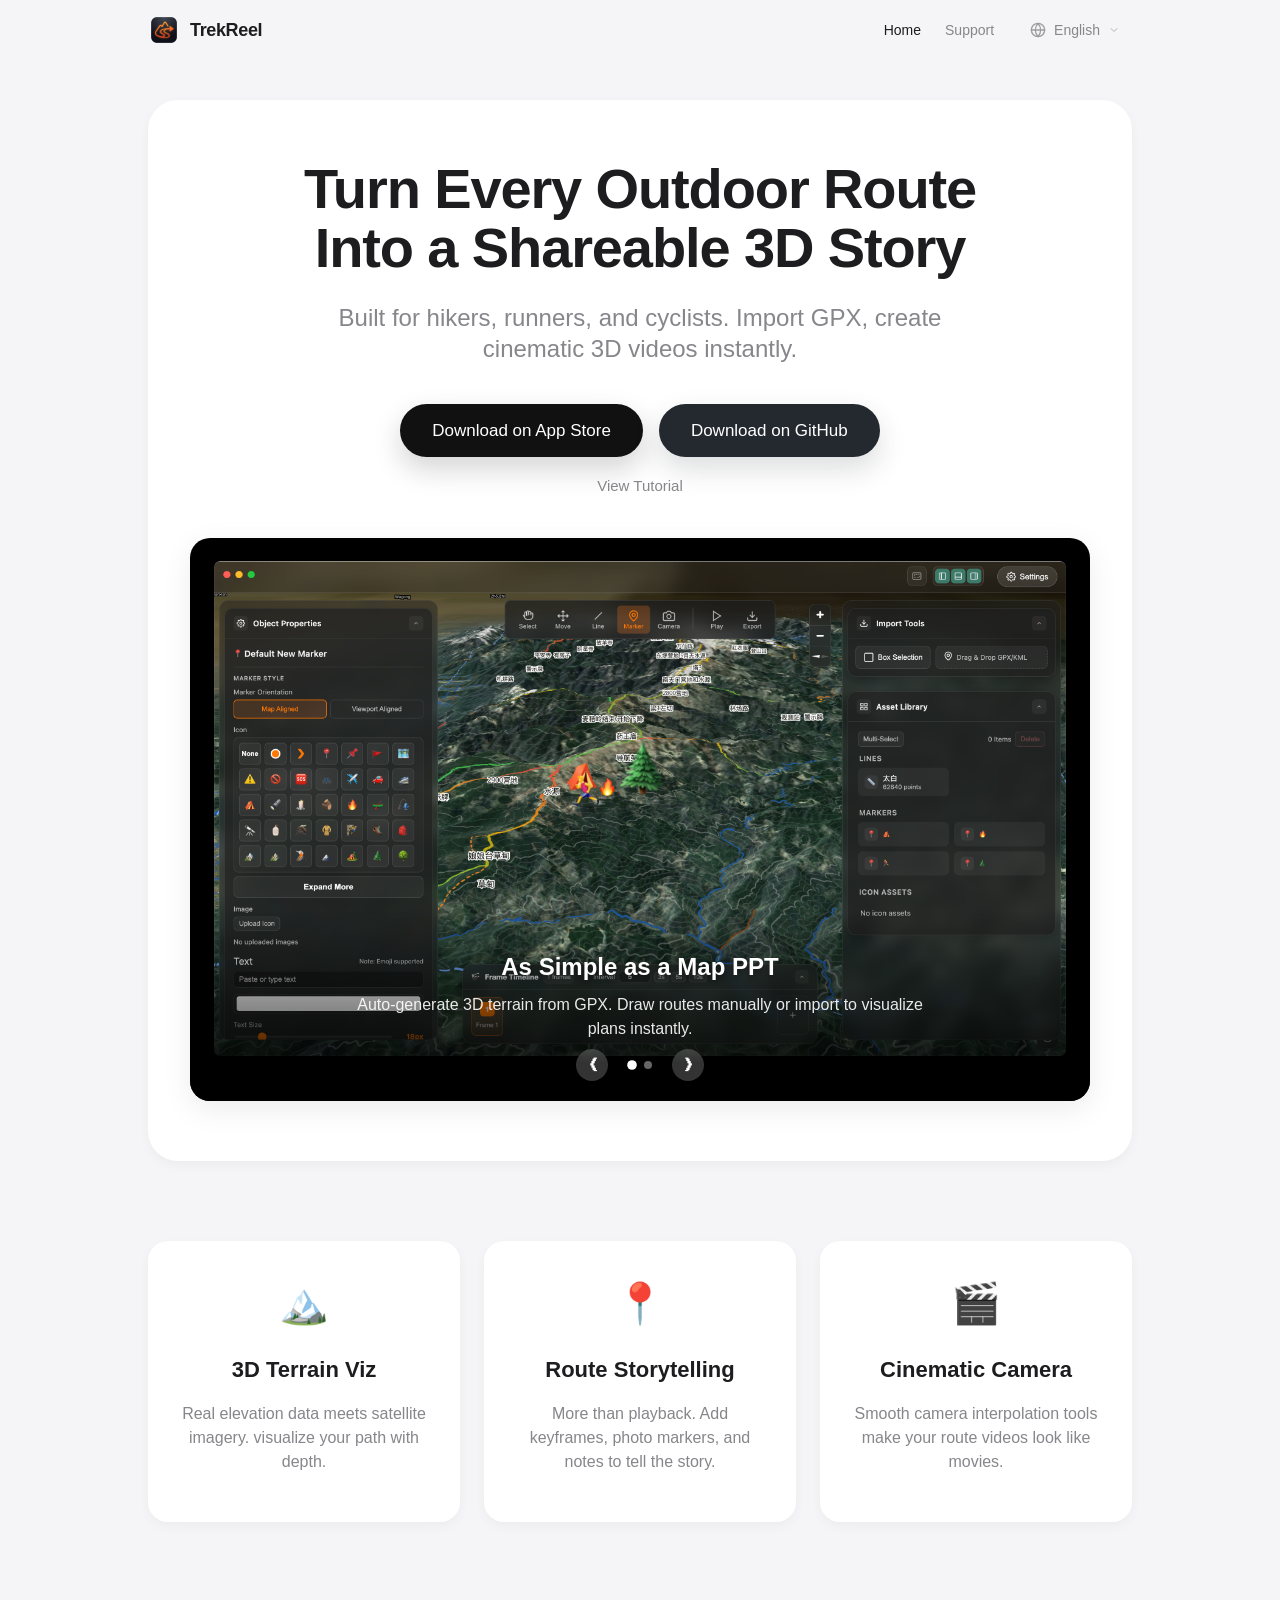
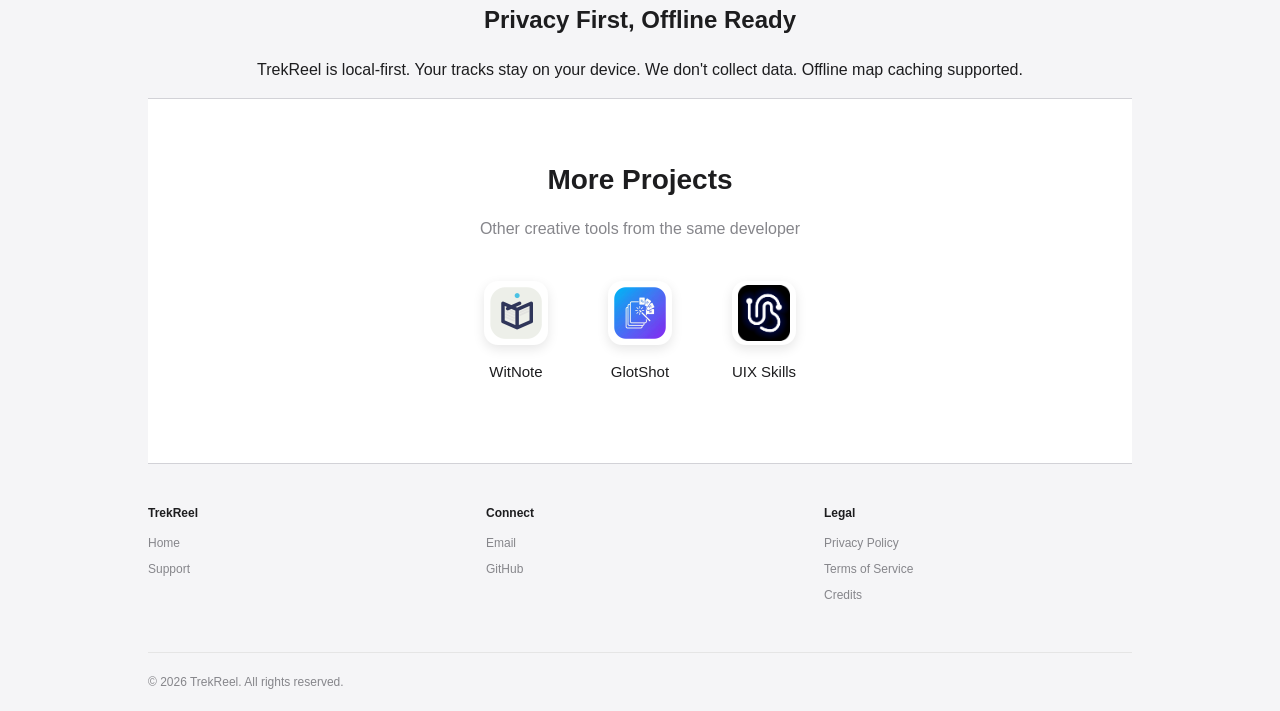
==== commit 97d6bc37: "Publish GitHub Pages site from branch root" ====
--- a/index.html
+++ b/index.html
@@ -6,7 +6,7 @@
   <meta name="viewport" content="width=device-width, initial-scale=1.0" />
   <title>TrekReel | 3D Storytelling for Outdoor Adventures</title>
   <meta name="description"
-    content="TrekReel helps you turn your GPX tracks into cinematic 3D stories. Perfect for hikers, cyclists, and explorers." />
+    content="Download TrekReel from the Mac App Store or GitHub Releases and turn GPX tracks into cinematic 3D route stories." />
   <link rel="stylesheet" href="./styles.css" />
 </head>
 
@@ -104,10 +104,12 @@
               专为徒步、越野、骑行设计。导入 GPX，一键生成 3D 路线动画。
             </p>
             <div class="cta-row center-row">
-              <a class="btn btn-primary btn-large btn-disabled" href="#" aria-disabled="true">下载应用 (Mac) <span
-                  class="btn-tag">即将推出</span></a>
-              <a class="btn btn-secondary btn-large" href="./support.html">查看教程</a>
-            </div>
+              <a class="btn btn-store btn-large" href="https://apps.apple.com/us/app/trekreel-3d-map-video-maker/id6758914035?mt=12"
+                target="_blank" rel="noreferrer noopener">App Store 下载</a>
+              <a class="btn btn-release btn-large" href="https://github.com/hooosberg/TrekReel/releases"
+                target="_blank" rel="noreferrer noopener">GitHub 下载</a>
+            </div>
+            <a class="hero-support-link" href="./support.html">查看教程</a>
           </div>
           <div class="language-block" data-lang="en">
             <h1 class="hero-title">Turn Every Outdoor Route<br>Into a Shareable 3D Story</h1>
@@ -115,10 +117,12 @@
               Built for hikers, runners, and cyclists. Import GPX, create cinematic 3D videos instantly.
             </p>
             <div class="cta-row center-row">
-              <a class="btn btn-primary btn-large btn-disabled" href="#" aria-disabled="true">Download for Mac <span
-                  class="btn-tag">Coming Soon</span></a>
-              <a class="btn btn-secondary btn-large" href="./support.html">View Tutorial</a>
-            </div>
+              <a class="btn btn-store btn-large" href="https://apps.apple.com/us/app/trekreel-3d-map-video-maker/id6758914035?mt=12"
+                target="_blank" rel="noreferrer noopener">Download on App Store</a>
+              <a class="btn btn-release btn-large" href="https://github.com/hooosberg/TrekReel/releases"
+                target="_blank" rel="noreferrer noopener">Download on GitHub</a>
+            </div>
+            <a class="hero-support-link" href="./support.html">View Tutorial</a>
           </div>
           <div class="language-block" data-lang="es">
             <h1 class="hero-title">Gira cada ruta al aire libre<br>En una historia 3D compartible</h1>
@@ -127,10 +131,12 @@
               instante.
             </p>
             <div class="cta-row center-row">
-              <a class="btn btn-primary btn-large btn-disabled" href="#" aria-disabled="true">Descargar para Mac <span
-                  class="btn-tag">Próximamente</span></a>
-              <a class="btn btn-secondary btn-large" href="./support.html">Ver tutorial</a>
-            </div>
+              <a class="btn btn-store btn-large" href="https://apps.apple.com/us/app/trekreel-3d-map-video-maker/id6758914035?mt=12"
+                target="_blank" rel="noreferrer noopener">Descargar en App Store</a>
+              <a class="btn btn-release btn-large" href="https://github.com/hooosberg/TrekReel/releases"
+                target="_blank" rel="noreferrer noopener">Descargar en GitHub</a>
+            </div>
+            <a class="hero-support-link" href="./support.html">Ver tutorial</a>
           </div>
           <div class="language-block" data-lang="fr">
             <h1 class="hero-title">Transformez chaque itinéraire extérieur<br>Dans une histoire 3D partageable</h1>
@@ -139,10 +145,12 @@
               cinématographiques 3D.
             </p>
             <div class="cta-row center-row">
-              <a class="btn btn-primary btn-large btn-disabled" href="#" aria-disabled="true">Télécharger pour Mac <span
-                  class="btn-tag">Bientôt disponible</span></a>
-              <a class="btn btn-secondary btn-large" href="./support.html">Voir le didacticiel</a>
-            </div>
+              <a class="btn btn-store btn-large" href="https://apps.apple.com/us/app/trekreel-3d-map-video-maker/id6758914035?mt=12"
+                target="_blank" rel="noreferrer noopener">Télécharger sur App Store</a>
+              <a class="btn btn-release btn-large" href="https://github.com/hooosberg/TrekReel/releases"
+                target="_blank" rel="noreferrer noopener">Télécharger sur GitHub</a>
+            </div>
+            <a class="hero-support-link" href="./support.html">Voir le didacticiel</a>
           </div>
           <div class="language-block" data-lang="de">
             <h1 class="hero-title">Drehen Sie jede Outdoor-Route<br>In eine teilbare 3D-Geschichte</h1>
@@ -151,10 +159,12 @@
               3D-Videos.
             </p>
             <div class="cta-row center-row">
-              <a class="btn btn-primary btn-large btn-disabled" href="#" aria-disabled="true">Für Mac herunterladen
-                <span class="btn-tag">Demnächst verfügbar</span></a>
-              <a class="btn btn-secondary btn-large" href="./support.html">Tutorial ansehen</a>
-            </div>
+              <a class="btn btn-store btn-large" href="https://apps.apple.com/us/app/trekreel-3d-map-video-maker/id6758914035?mt=12"
+                target="_blank" rel="noreferrer noopener">Im App Store laden</a>
+              <a class="btn btn-release btn-large" href="https://github.com/hooosberg/TrekReel/releases"
+                target="_blank" rel="noreferrer noopener">Bei GitHub laden</a>
+            </div>
+            <a class="hero-support-link" href="./support.html">Tutorial ansehen</a>
           </div>
           <div class="language-block" data-lang="it">
             <h1 class="hero-title">Svolta ogni percorso esterno<br>In una storia 3D condivisibile</h1>
@@ -163,10 +173,12 @@
               cinematografici.
             </p>
             <div class="cta-row center-row">
-              <a class="btn btn-primary btn-large btn-disabled" href="#" aria-disabled="true">Scarica per Mac <span
-                  class="btn-tag">Prossimamente</span></a>
-              <a class="btn btn-secondary btn-large" href="./support.html">Visualizza l'esercitazione</a>
-            </div>
+              <a class="btn btn-store btn-large" href="https://apps.apple.com/us/app/trekreel-3d-map-video-maker/id6758914035?mt=12"
+                target="_blank" rel="noreferrer noopener">Scarica da App Store</a>
+              <a class="btn btn-release btn-large" href="https://github.com/hooosberg/TrekReel/releases"
+                target="_blank" rel="noreferrer noopener">Scarica da GitHub</a>
+            </div>
+            <a class="hero-support-link" href="./support.html">Visualizza l'esercitazione</a>
           </div>
           <div class="language-block" data-lang="pt">
             <h1 class="hero-title">Vire todas as rotas ao ar livre<br>Em uma história 3D compartilhável</h1>
@@ -175,10 +187,12 @@
               instantaneamente.
             </p>
             <div class="cta-row center-row">
-              <a class="btn btn-primary btn-large btn-disabled" href="#" aria-disabled="true">Baixar para Mac <span
-                  class="btn-tag">Em breve</span></a>
-              <a class="btn btn-secondary btn-large" href="./support.html">Ver tutorial</a>
-            </div>
+              <a class="btn btn-store btn-large" href="https://apps.apple.com/us/app/trekreel-3d-map-video-maker/id6758914035?mt=12"
+                target="_blank" rel="noreferrer noopener">Baixar na App Store</a>
+              <a class="btn btn-release btn-large" href="https://github.com/hooosberg/TrekReel/releases"
+                target="_blank" rel="noreferrer noopener">Baixar no GitHub</a>
+            </div>
+            <a class="hero-support-link" href="./support.html">Ver tutorial</a>
           </div>
           <div class="language-block" data-lang="ja">
             <h1 class="hero-title">あらゆる屋外ルートを曲がる<br>共有可能な 3D ストーリーへ</h1>
@@ -186,10 +200,12 @@
               ハイカー、ランナー、サイクリストのために作られています。 GPX をインポートし、映画のような 3D ビデオを即座に作成します。
             </p>
             <div class="cta-row center-row">
-              <a class="btn btn-primary btn-large btn-disabled" href="#" aria-disabled="true">Mac 用ダウンロード <span
-                  class="btn-tag">近日公開予定</span></a>
-              <a class="btn btn-secondary btn-large" href="./support.html">チュートリアルを見る</a>
-            </div>
+              <a class="btn btn-store btn-large" href="https://apps.apple.com/us/app/trekreel-3d-map-video-maker/id6758914035?mt=12"
+                target="_blank" rel="noreferrer noopener">App Store で入手</a>
+              <a class="btn btn-release btn-large" href="https://github.com/hooosberg/TrekReel/releases"
+                target="_blank" rel="noreferrer noopener">GitHub から入手</a>
+            </div>
+            <a class="hero-support-link" href="./support.html">チュートリアルを見る</a>
           </div>
           <div class="language-block" data-lang="ko">
             <h1 class="hero-title">모든 야외 경로를 우회하세요<br>공유 가능한 3D 스토리 속으로</h1>
@@ -197,10 +213,12 @@
               등산객, 달리기 선수, 자전거 타는 사람을 위해 제작되었습니다. GPX를 가져와서 영화 같은 3D 비디오를 즉시 제작하세요.
             </p>
             <div class="cta-row center-row">
-              <a class="btn btn-primary btn-large btn-disabled" href="#" aria-disabled="true">Mac용 다운로드 <span
-                  class="btn-tag">출시 예정</span></a>
-              <a class="btn btn-secondary btn-large" href="./support.html">튜토리얼 보기</a>
-            </div>
+              <a class="btn btn-store btn-large" href="https://apps.apple.com/us/app/trekreel-3d-map-video-maker/id6758914035?mt=12"
+                target="_blank" rel="noreferrer noopener">App Store에서 다운로드</a>
+              <a class="btn btn-release btn-large" href="https://github.com/hooosberg/TrekReel/releases"
+                target="_blank" rel="noreferrer noopener">GitHub에서 다운로드</a>
+            </div>
+            <a class="hero-support-link" href="./support.html">튜토리얼 보기</a>
           </div>
           <div class="language-block" data-lang="ru">
             <h1 class="hero-title">Поверните каждый открытый маршрут<br>В общую 3D-историю</h1>
@@ -209,10 +227,12 @@
               3D-видео.
             </p>
             <div class="cta-row center-row">
-              <a class="btn btn-primary btn-large btn-disabled" href="#" aria-disabled="true">Скачать для Mac <span
-                  class="btn-tag">Скоро</span></a>
-              <a class="btn btn-secondary btn-large" href="./support.html">Посмотреть руководство</a>
-            </div>
+              <a class="btn btn-store btn-large" href="https://apps.apple.com/us/app/trekreel-3d-map-video-maker/id6758914035?mt=12"
+                target="_blank" rel="noreferrer noopener">Скачать в App Store</a>
+              <a class="btn btn-release btn-large" href="https://github.com/hooosberg/TrekReel/releases"
+                target="_blank" rel="noreferrer noopener">Скачать на GitHub</a>
+            </div>
+            <a class="hero-support-link" href="./support.html">Посмотреть руководство</a>
           </div>
           <div class="language-block" data-lang="ar">
             <h1 class="hero-title">اتجه إلى كل طريق خارجي<br>في قصة ثلاثية الأبعاد قابلة للمشاركة</h1>
@@ -221,10 +241,12 @@
               الفور.
             </p>
             <div class="cta-row center-row">
-              <a class="btn btn-primary btn-large btn-disabled" href="#" aria-disabled="true">تنزيل لنظام التشغيل Mac
-                <span class="btn-tag">قريبا</span></a>
-              <a class="btn btn-secondary btn-large" href="./support.html">عرض البرنامج التعليمي</a>
-            </div>
+              <a class="btn btn-store btn-large" href="https://apps.apple.com/us/app/trekreel-3d-map-video-maker/id6758914035?mt=12"
+                target="_blank" rel="noreferrer noopener">التنزيل من App Store</a>
+              <a class="btn btn-release btn-large" href="https://github.com/hooosberg/TrekReel/releases"
+                target="_blank" rel="noreferrer noopener">التنزيل من GitHub</a>
+            </div>
+            <a class="hero-support-link" href="./support.html">عرض البرنامج التعليمي</a>
           </div>
           <div class="language-block" data-lang="hi">
             <h1 class="hero-title">प्रत्येक बाहरी मार्ग को मोड़ें<br>एक साझा करने योग्य 3डी कहानी में</h1>
@@ -233,10 +255,12 @@
               बनाएं।
             </p>
             <div class="cta-row center-row">
-              <a class="btn btn-primary btn-large btn-disabled" href="#" aria-disabled="true">मैक के लिए डाउनलोड करें
-                <span class="btn-tag">जल्द आ रहा है</span></a>
-              <a class="btn btn-secondary btn-large" href="./support.html">ट्यूटोरियल देखें</a>
-            </div>
+              <a class="btn btn-store btn-large" href="https://apps.apple.com/us/app/trekreel-3d-map-video-maker/id6758914035?mt=12"
+                target="_blank" rel="noreferrer noopener">App Store से डाउनलोड करें</a>
+              <a class="btn btn-release btn-large" href="https://github.com/hooosberg/TrekReel/releases"
+                target="_blank" rel="noreferrer noopener">GitHub से डाउनलोड करें</a>
+            </div>
+            <a class="hero-support-link" href="./support.html">ट्यूटोरियल देखें</a>
           </div>
         </div>
         <!-- Feature Carousel -->
@@ -821,4 +845,4 @@
   <script src="./script.js"></script>
 </body>
 
-</html>+</html>
--- a/styles.css
+++ b/styles.css
@@ -186,6 +186,7 @@
   display: flex;
   gap: 16px;
   justify-content: center;
+  flex-wrap: wrap;
 }
 
 .btn {
@@ -202,6 +203,7 @@
 .btn-large {
   padding: 14px 32px;
   font-size: 17px;
+  min-width: 220px;
 }
 
 .btn-primary {
@@ -222,6 +224,30 @@
 .btn-secondary:hover {
   background: rgba(0, 0, 0, 0.1);
   opacity: 1;
+}
+
+.btn-store {
+  background: #111111;
+  color: #ffffff;
+  box-shadow: 0 12px 28px rgba(17, 17, 17, 0.18);
+}
+
+.btn-store:hover {
+  background: #000000;
+  opacity: 1;
+  transform: translateY(-1px);
+}
+
+.btn-release {
+  background: #24292f;
+  color: #ffffff;
+  box-shadow: 0 12px 28px rgba(36, 41, 47, 0.16);
+}
+
+.btn-release:hover {
+  background: #1b1f23;
+  opacity: 1;
+  transform: translateY(-1px);
 }
 
 .btn-disabled {
@@ -238,6 +264,19 @@
   margin-left: 8px;
   font-weight: 400;
   vertical-align: middle;
+}
+
+.hero-support-link {
+  display: inline-flex;
+  margin-top: 18px;
+  justify-content: center;
+  color: var(--text-secondary);
+  font-size: 15px;
+}
+
+.hero-support-link:hover {
+  color: var(--text-primary);
+  opacity: 1;
 }
 
 /* Carousel */
@@ -358,6 +397,19 @@
 }
 
 @media (max-width: 768px) {
+  .hero-title {
+    font-size: 42px;
+  }
+
+  .hero-subtitle {
+    font-size: 20px;
+  }
+
+  .btn-large {
+    width: 100%;
+    min-width: 0;
+  }
+
   .hero-carousel-container {
     aspect-ratio: 4 / 3;
   }
@@ -835,4 +887,4 @@
   border-top: 1px solid rgba(0, 0, 0, 0.05);
   /* Subtle separator */
   padding-top: 24px;
-}+}
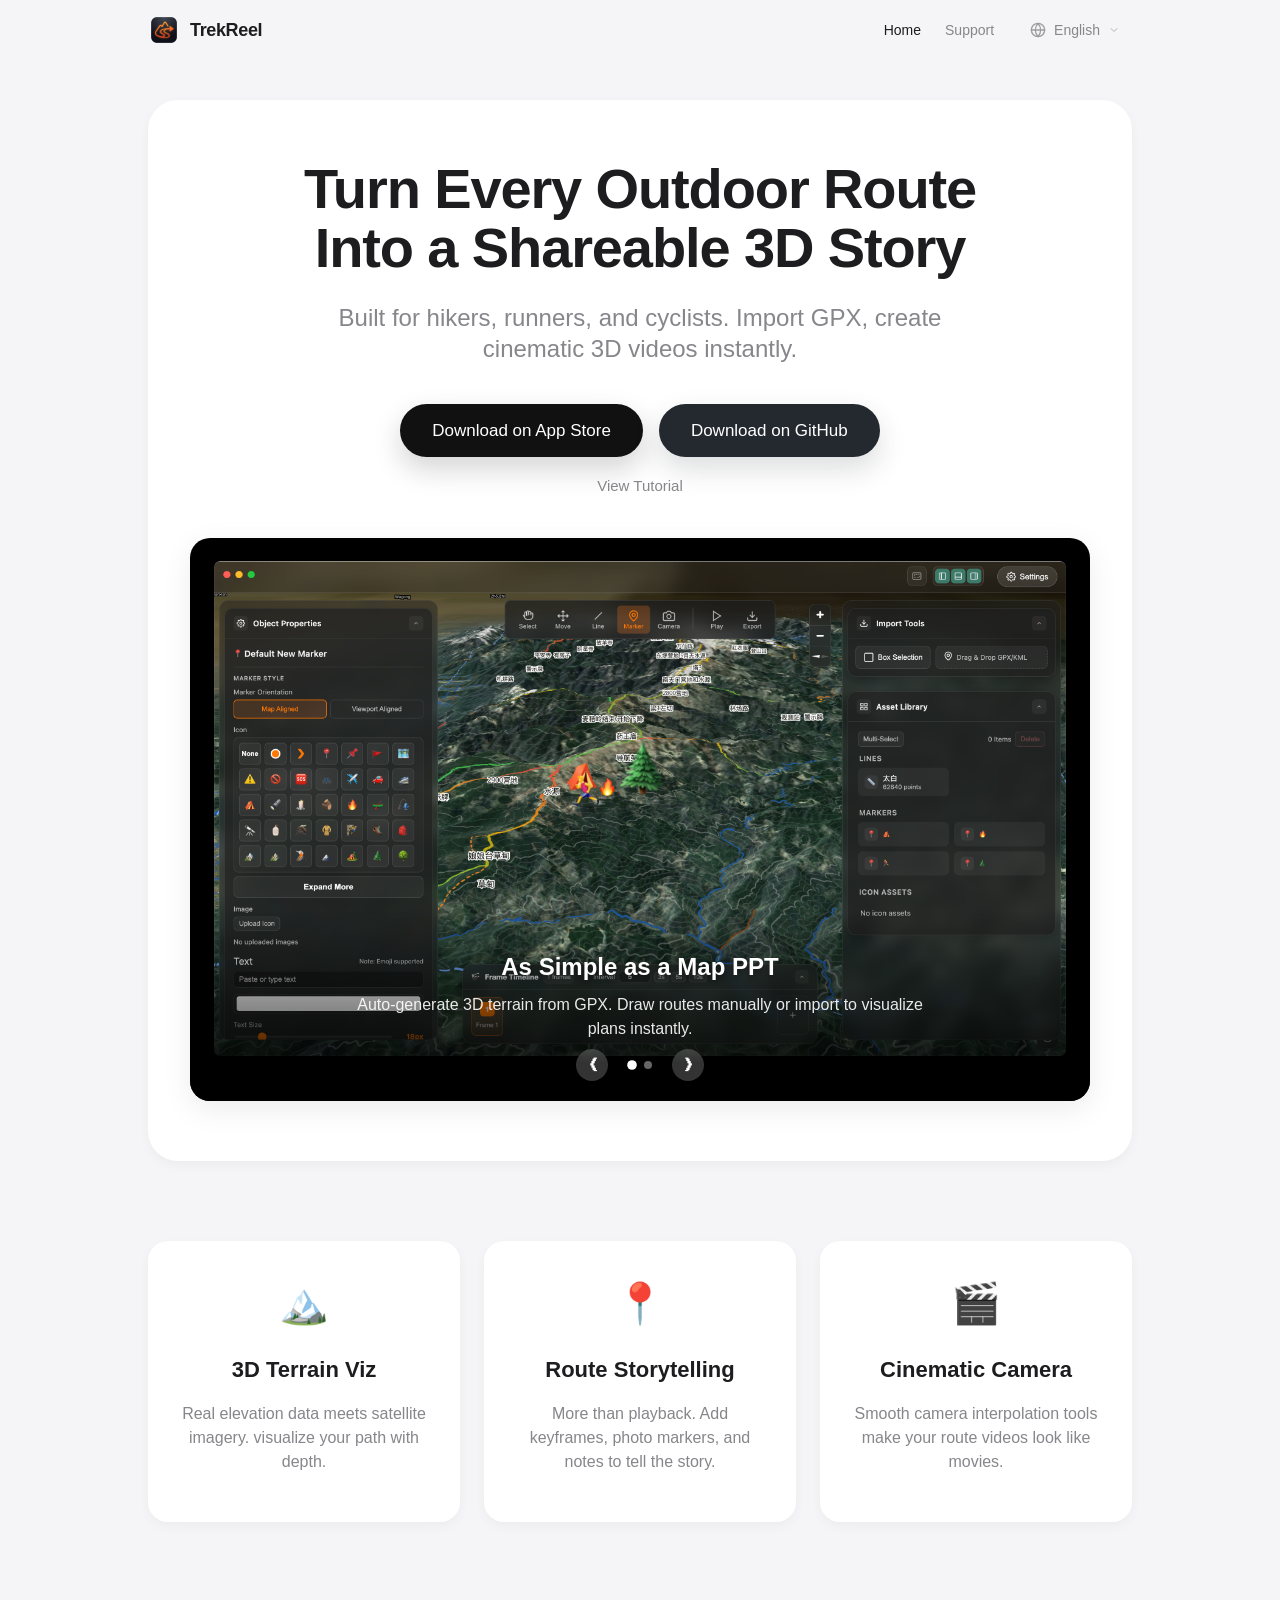
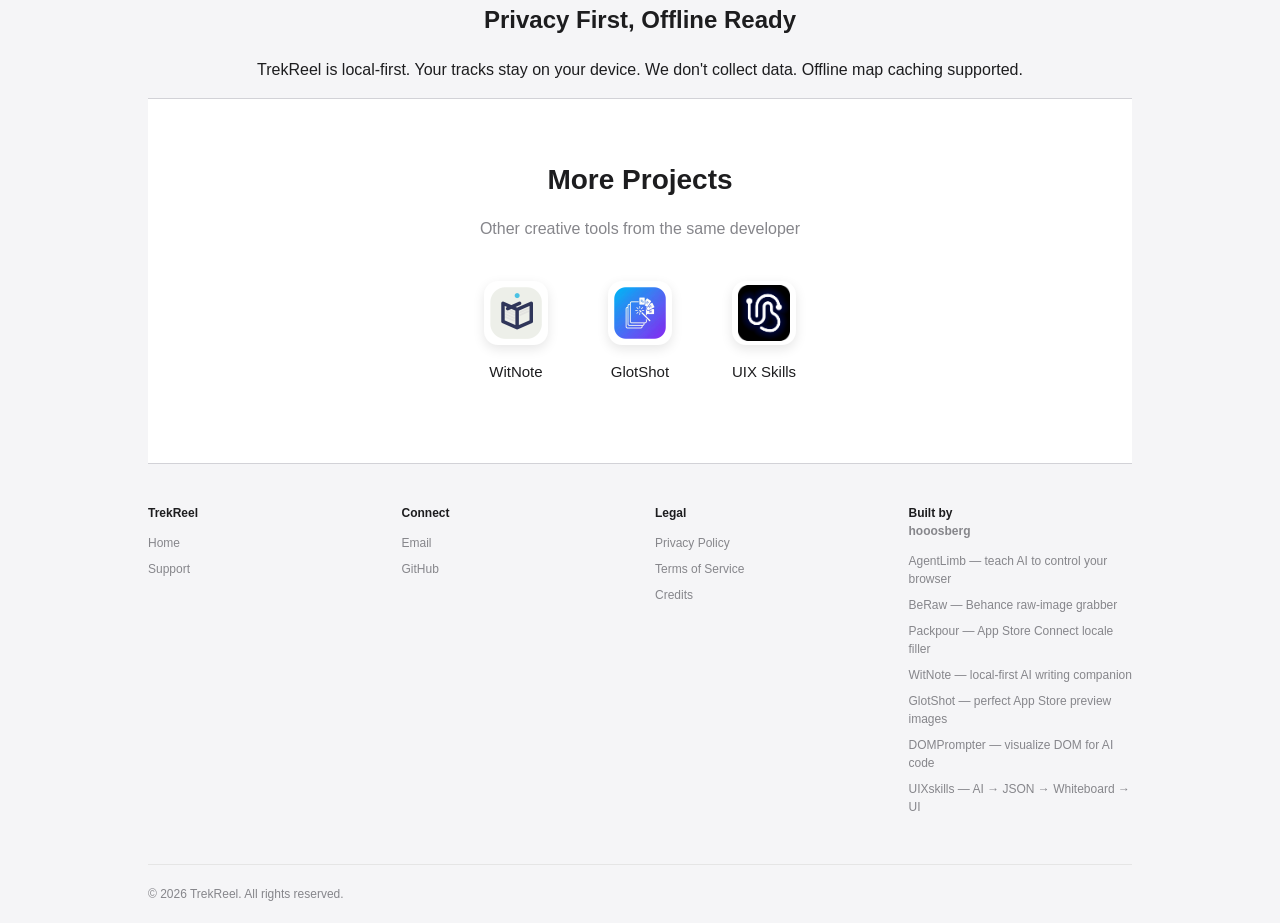
==== commit 77ce4cae: "docs: cross-link 7 sibling projects in README and footer Replace ad-hoc More Projects table with uni" ====
--- a/index.html
+++ b/index.html
@@ -837,6 +837,16 @@
             <span class="language-block" data-lang="hi">श्रेय</span>
           </a>
         </div>
+        <div class="footer-section">
+          <h4>Built by <a href="https://github.com/hooosberg" target="_blank" rel="noreferrer noopener">hooosberg</a></h4>
+          <a href="https://agentlimb.com" target="_blank" rel="noreferrer noopener">AgentLimb — teach AI to control your browser</a>
+          <a href="https://hooosberg.github.io/BeRaw/" target="_blank" rel="noreferrer noopener">BeRaw — Behance raw-image grabber</a>
+          <a href="https://hooosberg.github.io/Packpour/" target="_blank" rel="noreferrer noopener">Packpour — App Store Connect locale filler</a>
+          <a href="https://hooosberg.github.io/WitNote/" target="_blank" rel="noreferrer noopener">WitNote — local-first AI writing companion</a>
+          <a href="https://hooosberg.github.io/GlotShot/" target="_blank" rel="noreferrer noopener">GlotShot — perfect App Store preview images</a>
+          <a href="https://hooosberg.github.io/DOMPrompter/" target="_blank" rel="noreferrer noopener">DOMPrompter — visualize DOM for AI code</a>
+          <a href="https://uixskills.com" target="_blank" rel="noreferrer noopener">UIXskills — AI → JSON → Whiteboard → UI</a>
+        </div>
       </div>
       <div class="copyright">© 2026 TrekReel. All rights reserved.</div>
     </footer>
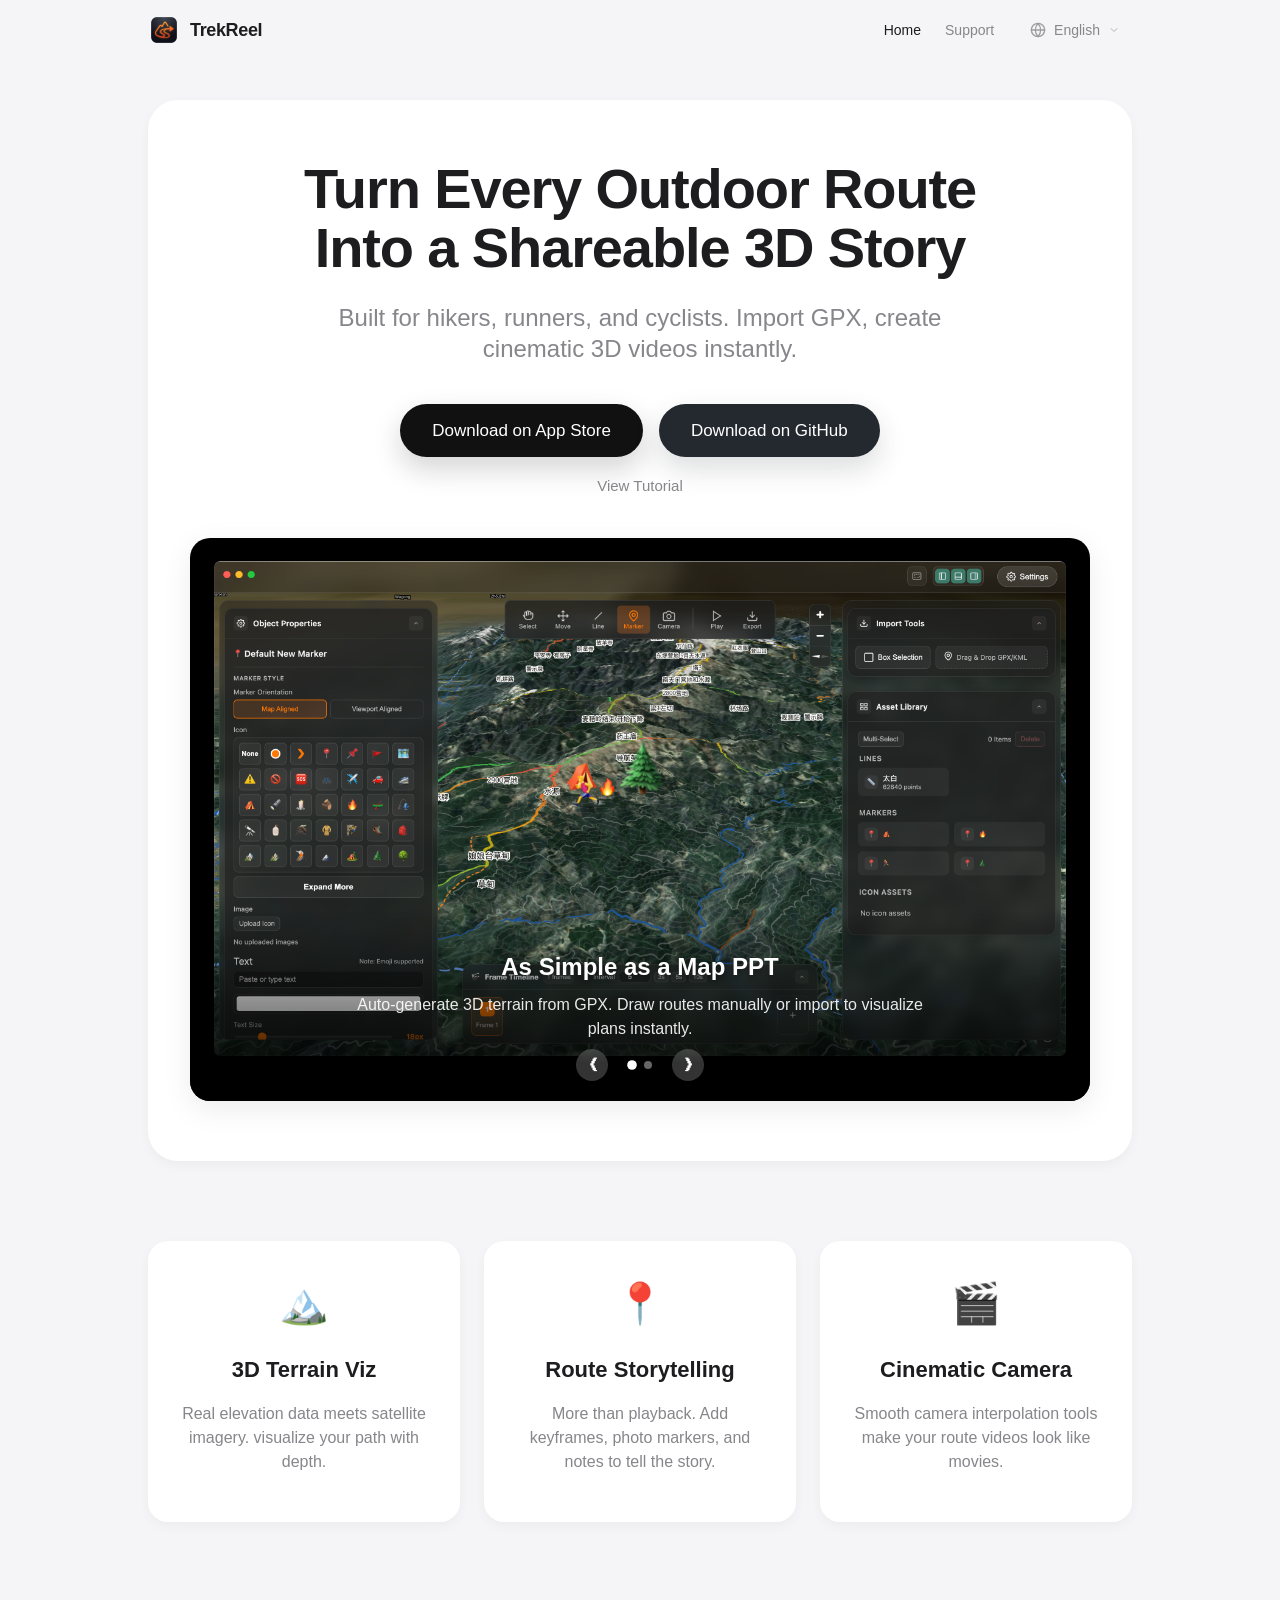
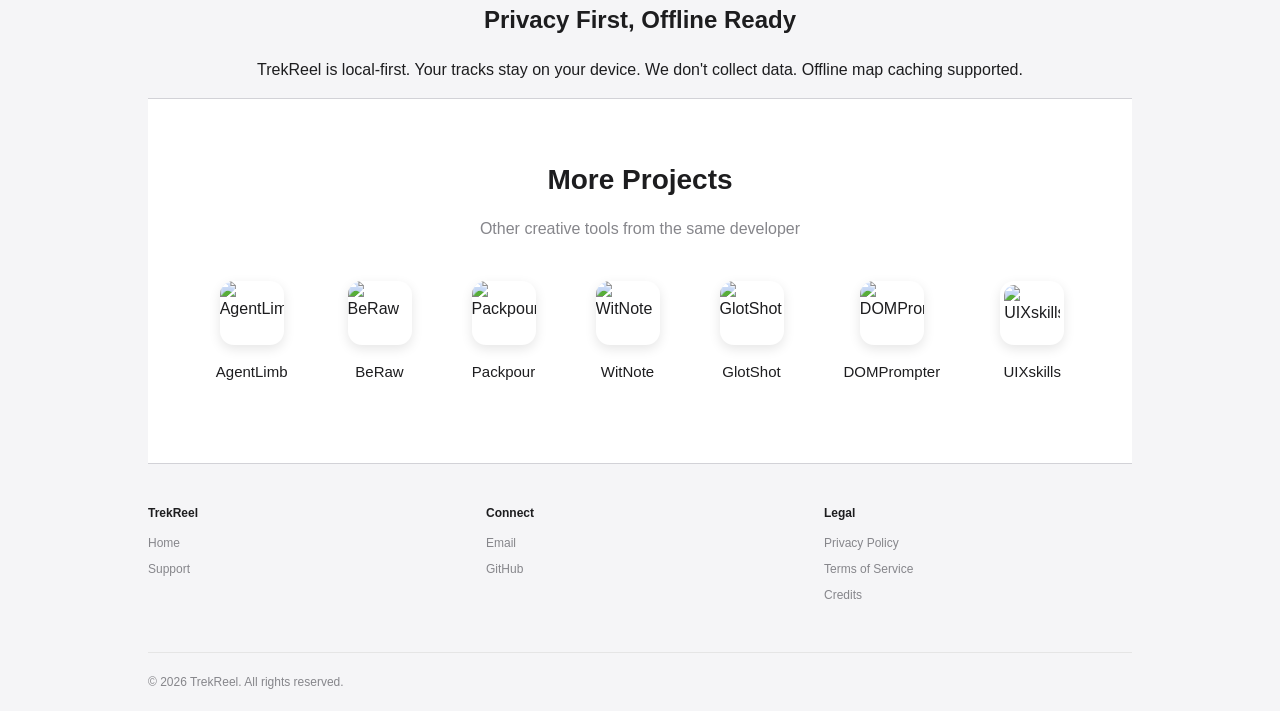
==== commit c6676766: "feat(site): switch More Works section to 7-card grid with icons Replace the 3-item projects grid wit" ====
--- a/index.html
+++ b/index.html
@@ -698,19 +698,39 @@
       </div>
 
       <div class="projects-grid">
-        <a href="https://hooosberg.github.io/WitNote/" target="_blank" class="project-item">
-          <img src="./img/witnote.png" alt="WitNote Logo" class="project-icon">
+        <a href="https://agentlimb.com" target="_blank" rel="noopener" class="project-item">
+          <img src="https://agentlimb.com/icons/icon.svg" alt="AgentLimb" class="project-icon" loading="lazy">
+          <span class="project-name">AgentLimb</span>
+        </a>
+
+        <a href="https://hooosberg.github.io/BeRaw/" target="_blank" rel="noopener" class="project-item">
+          <img src="https://hooosberg.github.io/BeRaw/assets/icon-128.png" alt="BeRaw" class="project-icon" loading="lazy">
+          <span class="project-name">BeRaw</span>
+        </a>
+
+        <a href="https://hooosberg.github.io/Packpour/" target="_blank" rel="noopener" class="project-item">
+          <img src="https://hooosberg.github.io/Packpour/assets/icon-128.png" alt="Packpour" class="project-icon" loading="lazy">
+          <span class="project-name">Packpour</span>
+        </a>
+
+        <a href="https://hooosberg.github.io/WitNote/" target="_blank" rel="noopener" class="project-item">
+          <img src="https://hooosberg.github.io/WitNote/assets/icon.png" alt="WitNote" class="project-icon" loading="lazy">
           <span class="project-name">WitNote</span>
         </a>
 
-        <a href="https://hooosberg.github.io/GlotShot/" target="_blank" class="project-item">
-          <img src="./img/glotshot.png" alt="GlotShot Logo" class="project-icon">
+        <a href="https://hooosberg.github.io/GlotShot/" target="_blank" rel="noopener" class="project-item">
+          <img src="https://hooosberg.github.io/GlotShot/public/icon/icon-128.png" alt="GlotShot" class="project-icon" loading="lazy">
           <span class="project-name">GlotShot</span>
         </a>
 
-        <a href="https://uixskills.com/" target="_blank" class="project-item">
-          <img src="./img/uixskills.png" alt="UIX Skills Logo" class="project-icon">
-          <span class="project-name">UIX Skills</span>
+        <a href="https://hooosberg.github.io/DOMPrompter/" target="_blank" rel="noopener" class="project-item">
+          <img src="https://hooosberg.github.io/DOMPrompter/pages/img/icon-128.png" alt="DOMPrompter" class="project-icon" loading="lazy">
+          <span class="project-name">DOMPrompter</span>
+        </a>
+
+        <a href="https://uixskills.com/" target="_blank" rel="noopener" class="project-item">
+          <img src="https://uixskills.com/icons/icon.png" alt="UIXskills" class="project-icon" loading="lazy">
+          <span class="project-name">UIXskills</span>
         </a>
       </div>
     </section>
@@ -837,16 +857,6 @@
             <span class="language-block" data-lang="hi">श्रेय</span>
           </a>
         </div>
-        <div class="footer-section">
-          <h4>Built by <a href="https://github.com/hooosberg" target="_blank" rel="noreferrer noopener">hooosberg</a></h4>
-          <a href="https://agentlimb.com" target="_blank" rel="noreferrer noopener">AgentLimb — teach AI to control your browser</a>
-          <a href="https://hooosberg.github.io/BeRaw/" target="_blank" rel="noreferrer noopener">BeRaw — Behance raw-image grabber</a>
-          <a href="https://hooosberg.github.io/Packpour/" target="_blank" rel="noreferrer noopener">Packpour — App Store Connect locale filler</a>
-          <a href="https://hooosberg.github.io/WitNote/" target="_blank" rel="noreferrer noopener">WitNote — local-first AI writing companion</a>
-          <a href="https://hooosberg.github.io/GlotShot/" target="_blank" rel="noreferrer noopener">GlotShot — perfect App Store preview images</a>
-          <a href="https://hooosberg.github.io/DOMPrompter/" target="_blank" rel="noreferrer noopener">DOMPrompter — visualize DOM for AI code</a>
-          <a href="https://uixskills.com" target="_blank" rel="noreferrer noopener">UIXskills — AI → JSON → Whiteboard → UI</a>
-        </div>
       </div>
       <div class="copyright">© 2026 TrekReel. All rights reserved.</div>
     </footer>
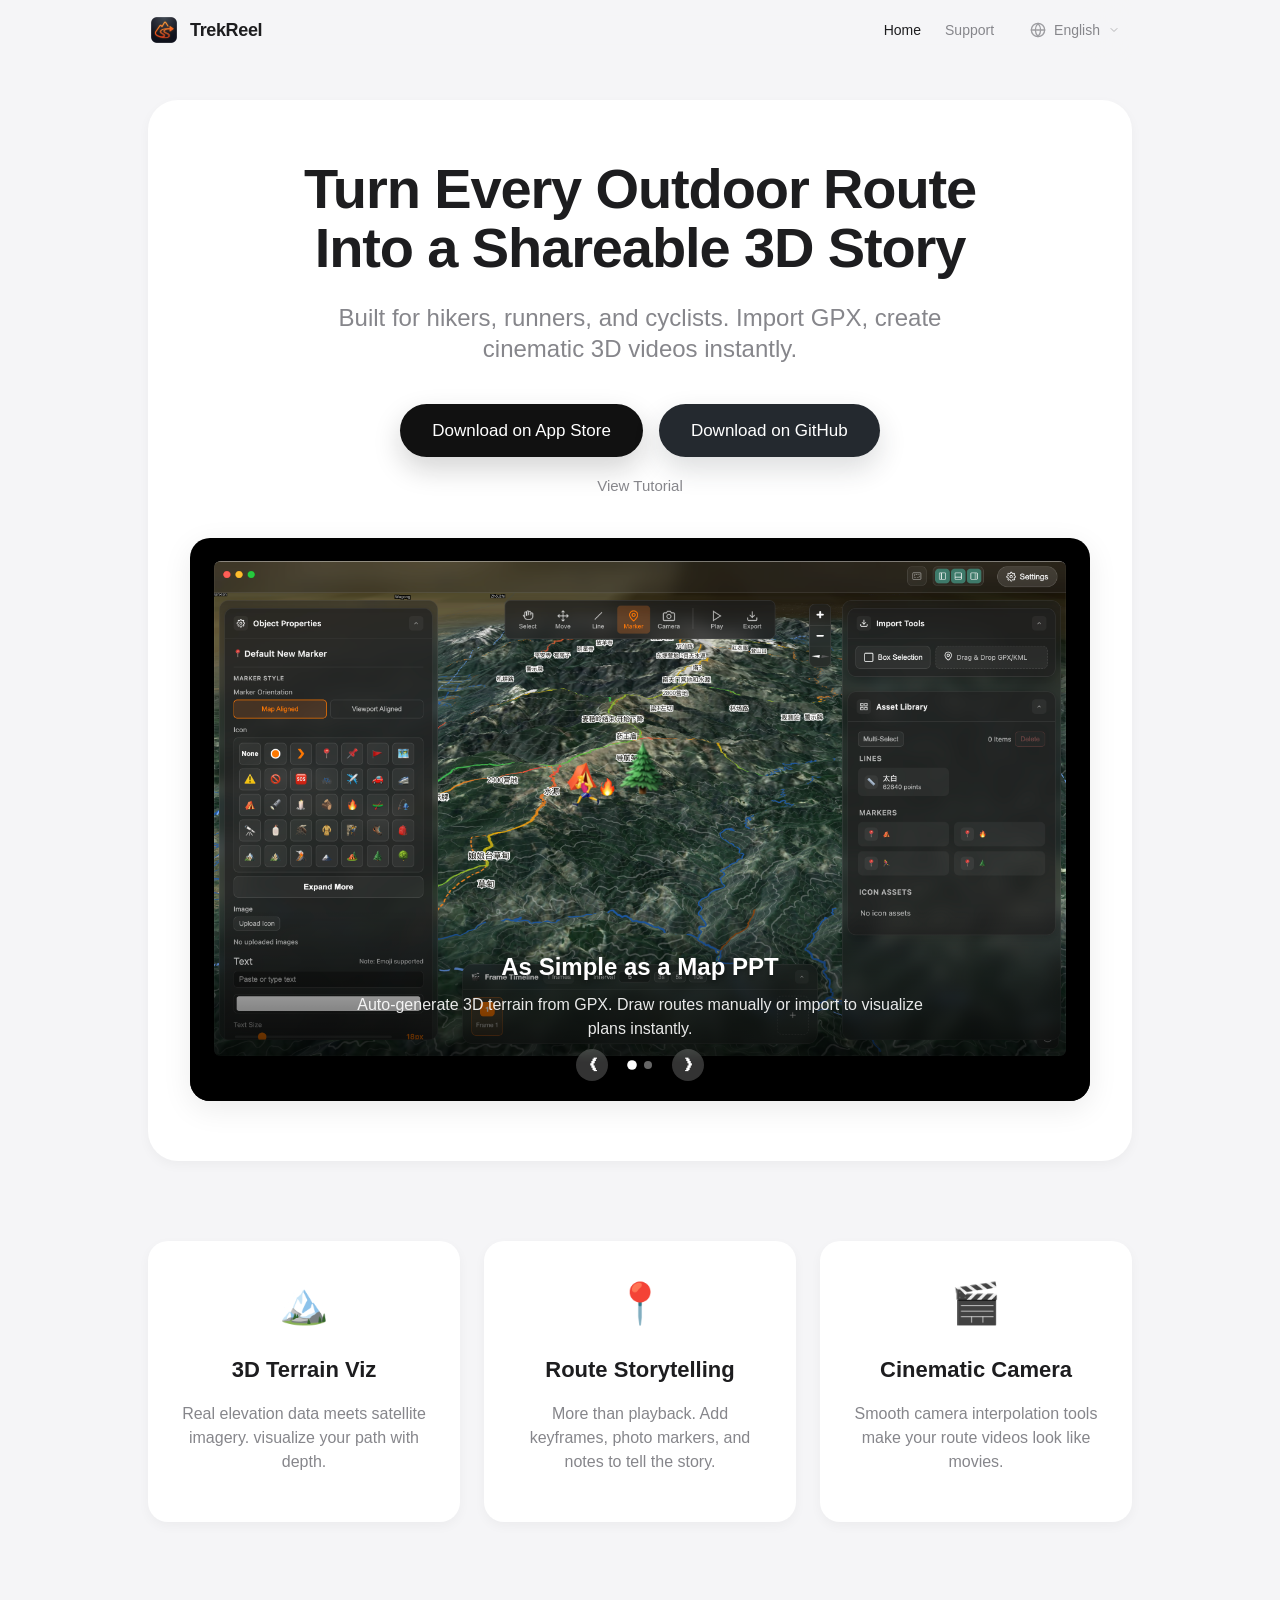
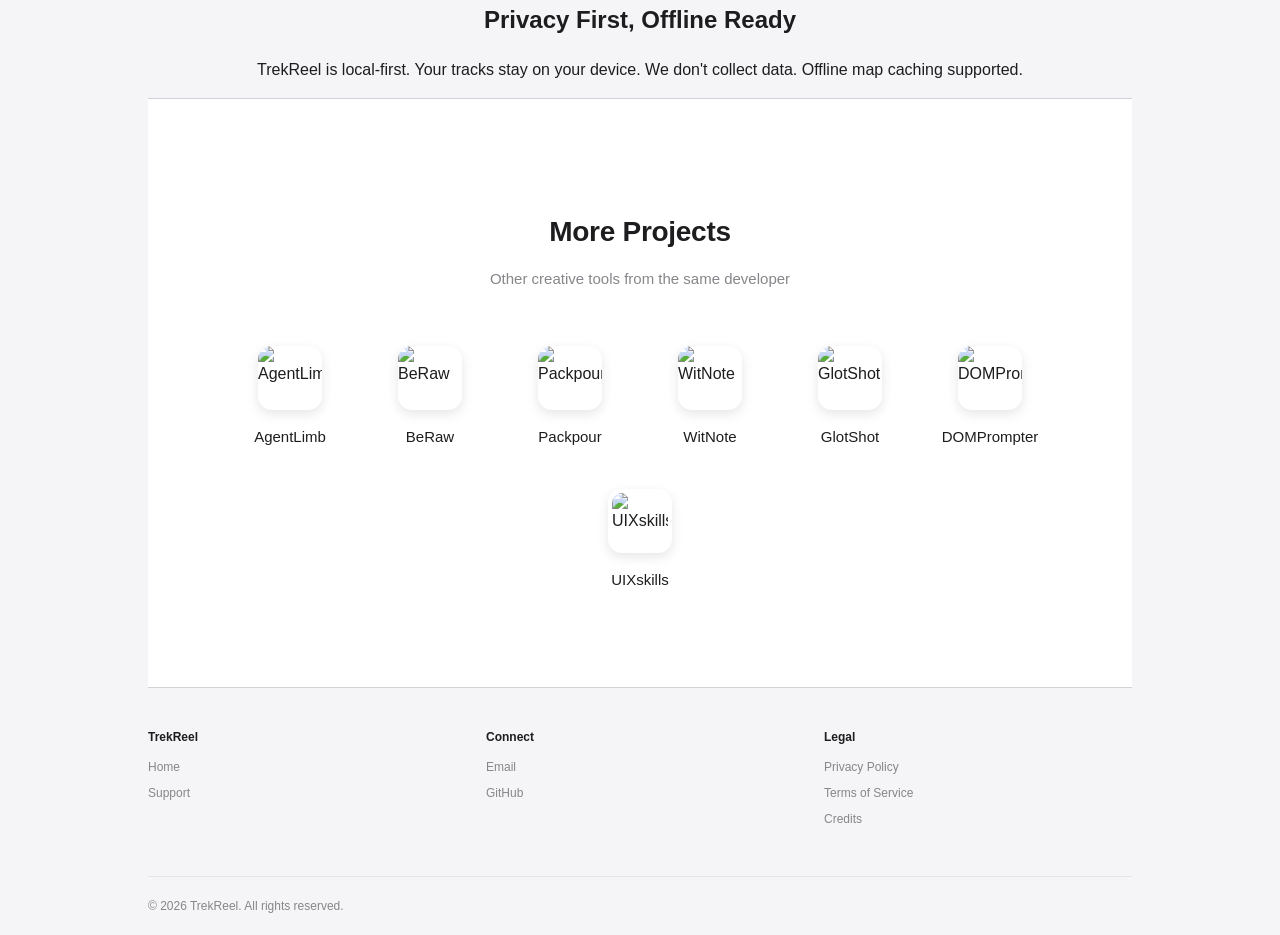
==== commit 51a37f2b: "fix(site): correct UIXskills icon URL and widen More Projects spacing The uixskills.com/icons/icon.p" ====
--- a/index.html
+++ b/index.html
@@ -729,7 +729,7 @@
         </a>
 
         <a href="https://uixskills.com/" target="_blank" rel="noopener" class="project-item">
-          <img src="https://uixskills.com/icons/icon.png" alt="UIXskills" class="project-icon" loading="lazy">
+          <img src="https://uixskills.com/icons/uixskillicon.png" alt="UIXskills" class="project-icon" loading="lazy">
           <span class="project-name">UIXskills</span>
         </a>
       </div>
--- a/styles.css
+++ b/styles.css
@@ -545,30 +545,34 @@
 
 /* More Projects Section */
 .more-projects {
-  padding: 60px 0 80px;
+  padding: 112px 0 96px;
   background: #fff;
   border-top: 1px solid var(--divider-color);
 }
 
 .section-title {
-  margin-bottom: 40px;
+  margin-bottom: 56px;
 }
 
 .section-title h2 {
   font-size: 28px;
-  margin-bottom: 8px;
+  margin-bottom: 12px;
+  letter-spacing: -0.01em;
 }
 
 .section-title p {
   color: var(--text-secondary);
-  font-size: 16px;
+  font-size: 15px;
 }
 
 .projects-grid {
   display: flex;
   justify-content: center;
-  gap: 60px;
+  gap: 40px 36px;
   flex-wrap: wrap;
+  max-width: 920px;
+  margin: 0 auto;
+  padding: 0 20px;
 }
 
 .project-item {
@@ -576,6 +580,7 @@
   flex-direction: column;
   align-items: center;
   gap: 12px;
+  width: 104px;
   transition: transform 0.2s;
 }
 
